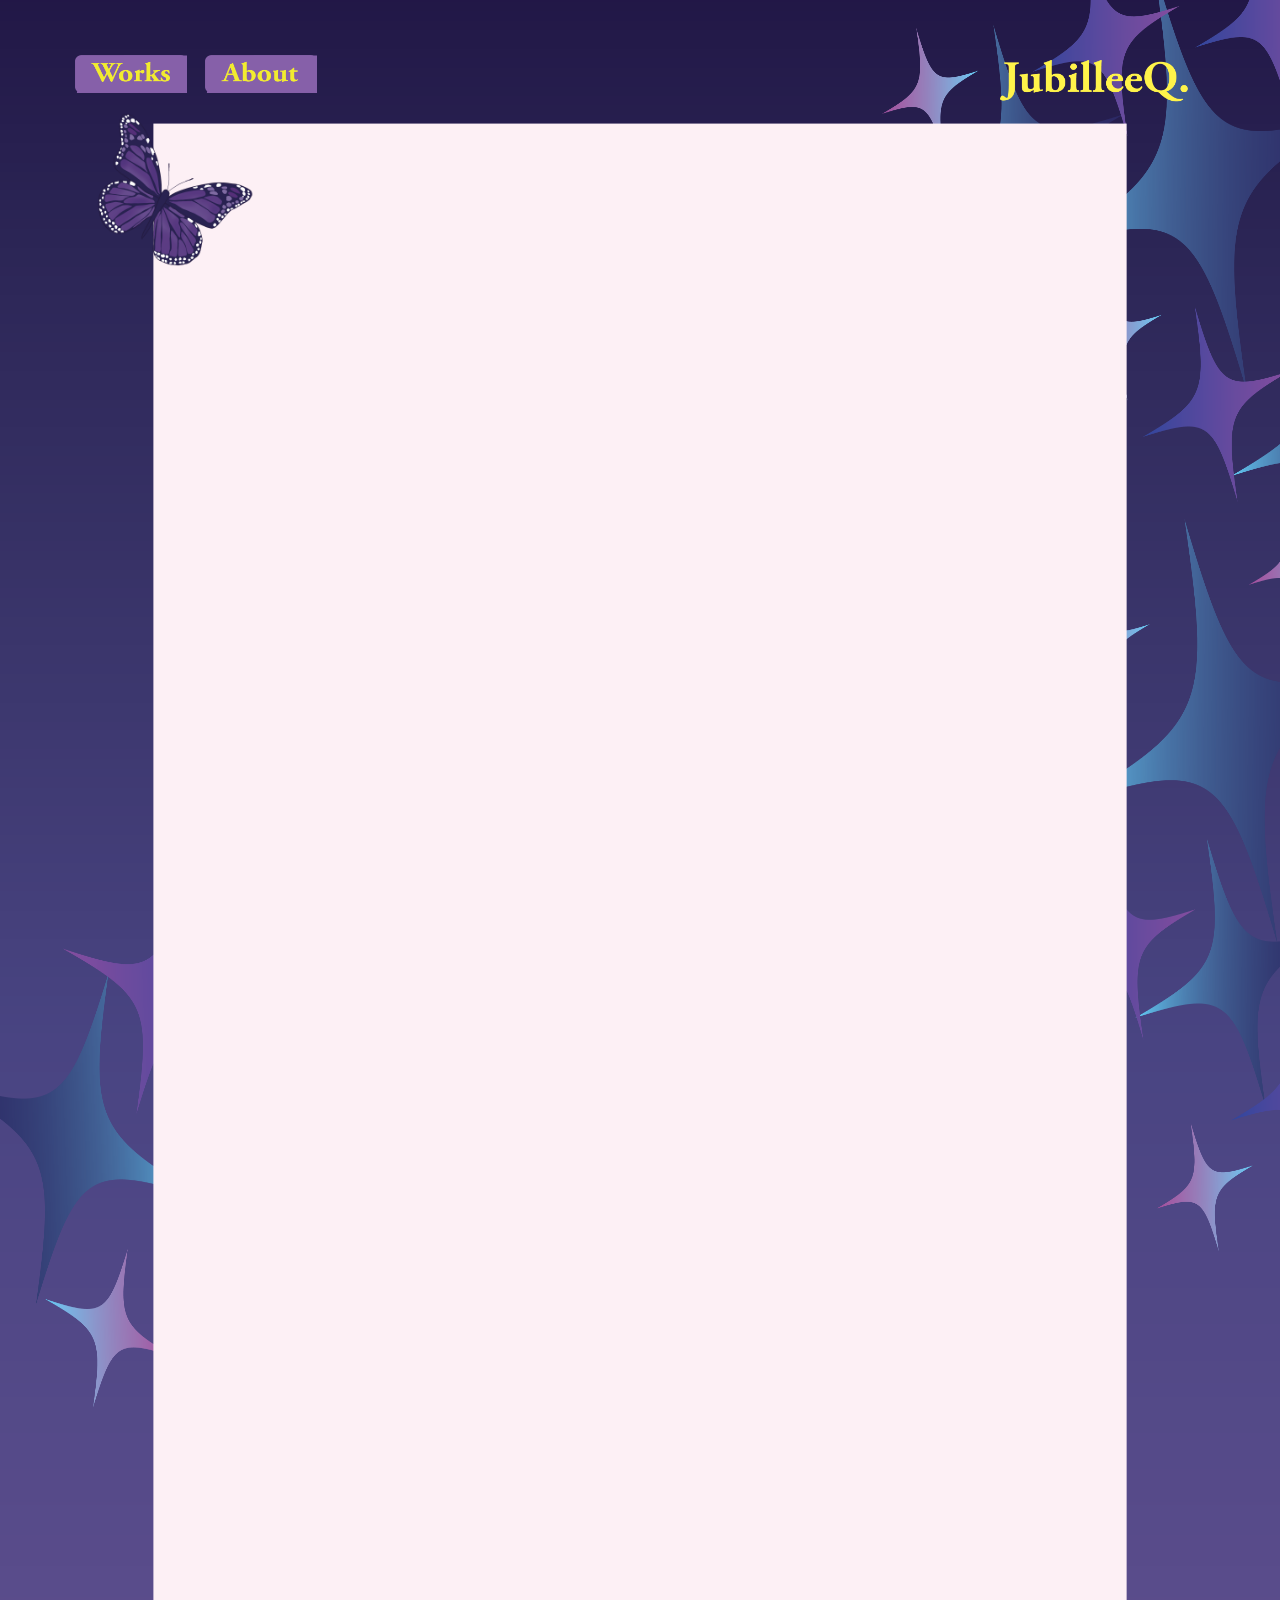
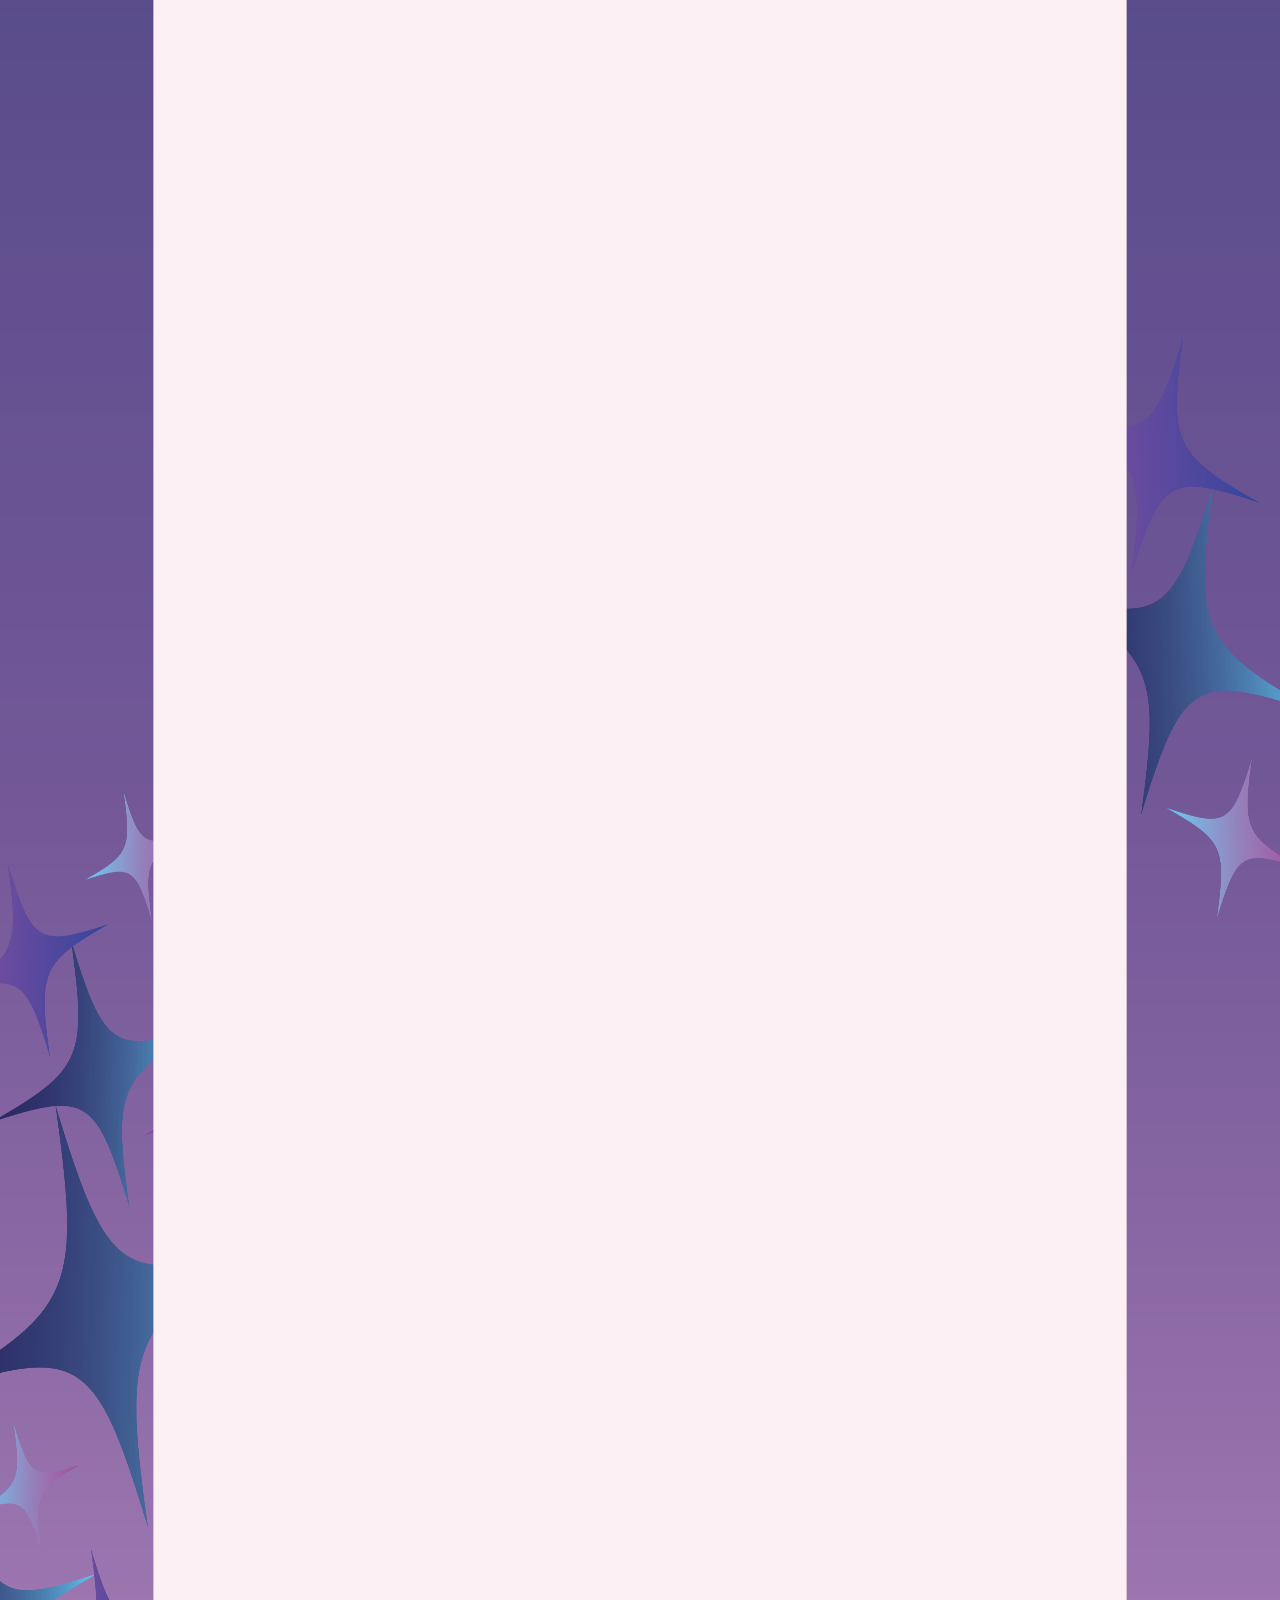
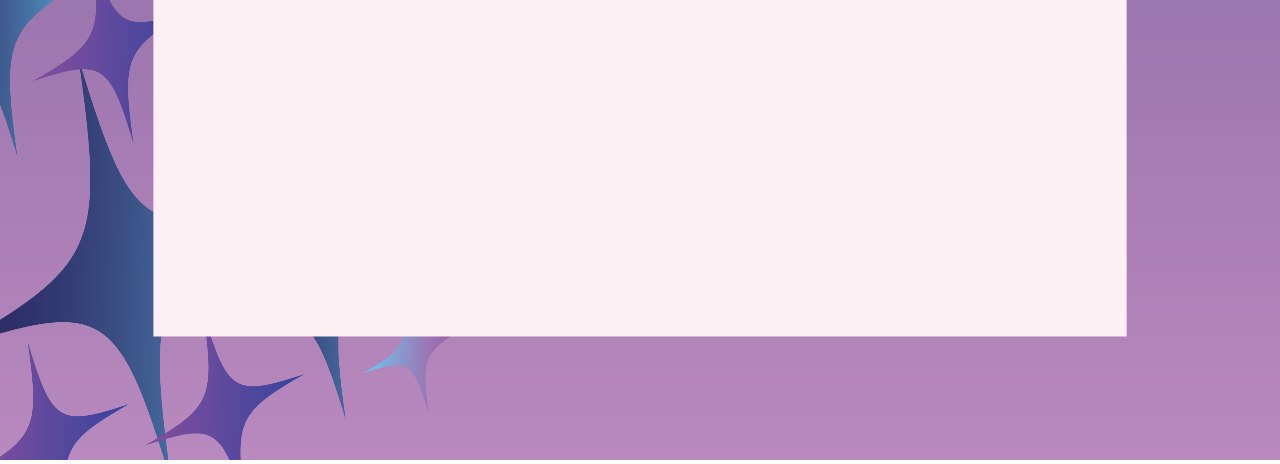
==== about.html @ ebe688dd "Initial portfolio website" ====
<!DOCTYPE html>
<html lang="en">
<head>
    <meta charset="UTF-8">
    <meta name="viewport" content="width=device-width, initial-scale=1.0">
    <title>About Jubillee</title>
    <link rel="stylesheet" href="style.css">
</head>
<body>

     <div class="st1" aria-hidden="true"></div>

<div class="st1">
    <img src="Butterfly_3.png" alt="Butterfly" class="image6">
    <img src="Portfolio_Background_2.png" alt="Background" width="100%" height="3660">
    <a href="index.html" aria-label="Works">
        <img src="Portfolio_Buttons_Works.png" alt="Works Button" class="image1" width="112" height="38" left="75" top="55">
    </a>
    <a href="about.html" aria-label="About">
        <img src="Portfolio_Buttons_About.png" alt="About Button" class="image" width="112" height="38" left="205" top="55">
    </a>
    <img src="Portfolio_Buttons_Logo.png" alt="Logo Button" class="image2" width="190" height="50" left="1000" top="55">
    
</div>

</body>
---- style.css ----
html,
body
{
  width : 100%;
  min-height : 100%;
  margin : 0;
}
.image1
{
  background-image : url(Portfolio_Buttons_Works.png);
  /*To create image referenced in CSS, use 'Export Selected CSS' command.*/
  background-repeat : no-repeat;
  position : absolute ;
  left : 75px;
  top : 55px;
  width : 112px;
  height : 38px;
  transition : filter 180ms ease, transform 180ms ease;
}
.image1:hover,
.image1:focus-visible
{
  filter : brightness(1.25) drop-shadow(0 0 8px rgba(255, 243, 77, 0.9));
  transform : scale(1.06);
}
.image
{
  background-image : url(Portfolio_Buttons_About.png);
  /*To create image referenced in CSS, use 'Export Selected CSS' command.*/
  background-repeat : no-repeat;
  position : absolute ;
  left : 205px;
  top : 55px;
  width : 112px;
  height : 38px;
  transition : filter 180ms ease, transform 180ms ease;
}
.image:hover,
.image:focus-visible
{
  filter : brightness(1.25) drop-shadow(0 0 8px rgba(255, 243, 77, 0.9));
  transform : scale(1.06);
}
.image2
{
  background-image : url(Portfolio_Buttons_Logo.png);
  /*To create image referenced in CSS, use 'Export Selected CSS' command.*/
  background-repeat : no-repeat;
  position : absolute ;
  left : 1000px;
  top : 55px;
  width : 190px;
  height : 50px;
}
.image3
{
  background-image : url(Balloon2.png);
  /*To create image referenced in CSS, use 'Export Selected CSS' command.*/
  background-repeat : no-repeat;
  position : absolute ;
  left : 625px;
  top : 245px;
  width : 228px;
  height : 435px;
}
.image3:hover,
.image3:focus-visible
{
  filter : brightness(1) drop-shadow(0 0 8px rgba(254, 246, 127, 0.9));
  transform : scale(1.06);
}
.text1
{
  position : absolute ;
  left : 625px;
  top : 676px;
  font-family: 'Garamond';
  font-size: 14px;
  color: #8661a9;
}
.image4
{
  background-image : url(Exploration1.png);
  /*To create image referenced in CSS, use 'Export Selected CSS' command.*/
  background-repeat : no-repeat;
  position : absolute ;
  left : 365px;
  top : 245px;
  width : 535px;
  height : 395px;
}
.image5
{
  background-image : url(DSGD99_Cover.png);
  /*To create image referenced in CSS, use 'Export Selected CSS' command.*/
  background-repeat : no-repeat;
  position : absolute ;
  left : 285px;
  top : 785px;
  width : 688px;
  height : 345px;
}
.image5:hover,
.image5:focus-visible
{
  filter : brightness(1) drop-shadow(0 0 8px rgba(254, 246, 127, 0.9));
  transform : scale(1.06);
}
.text2
{
  position : absolute ;
  left : 285px;
  top : 1128px;
  font-family: 'Garamond';
  font-size: 14px;
  color: #8661a9;
}
.image6
{
  background-image : url(Butterfly_3.png);
  /*To create image referenced in CSS, use 'Export Selected CSS' command.*/
  background-repeat : no-repeat;
  position : absolute ;
  left : 80px;
  top : 80px;
  width : 185px;
  height : 245px;
}
.image7
{
  background-image : url(Butterfly_2.png);
  /*To create image referenced in CSS, use 'Export Selected CSS' command.*/
  background-repeat : no-repeat;
  position : absolute ;
  left : 885px;
  top : 600px;
  width : 185px;
  height : 245px;
}
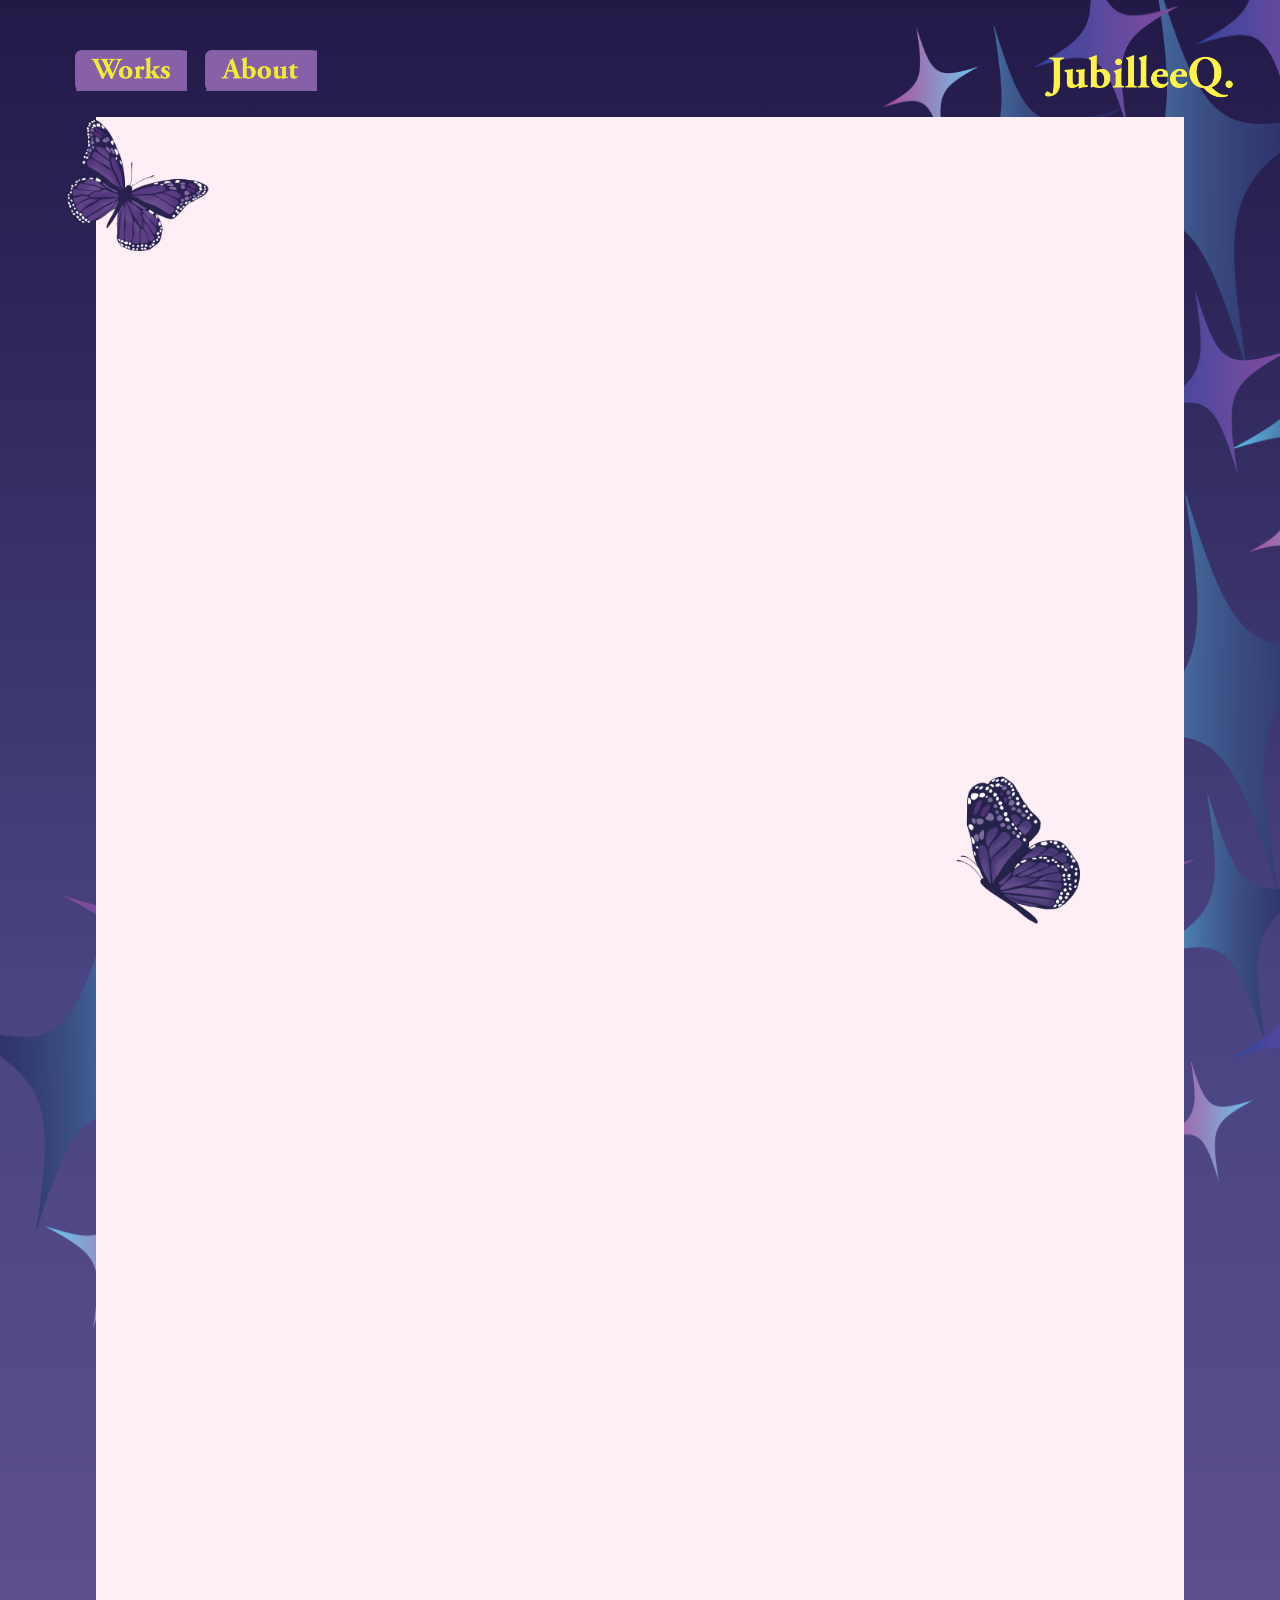
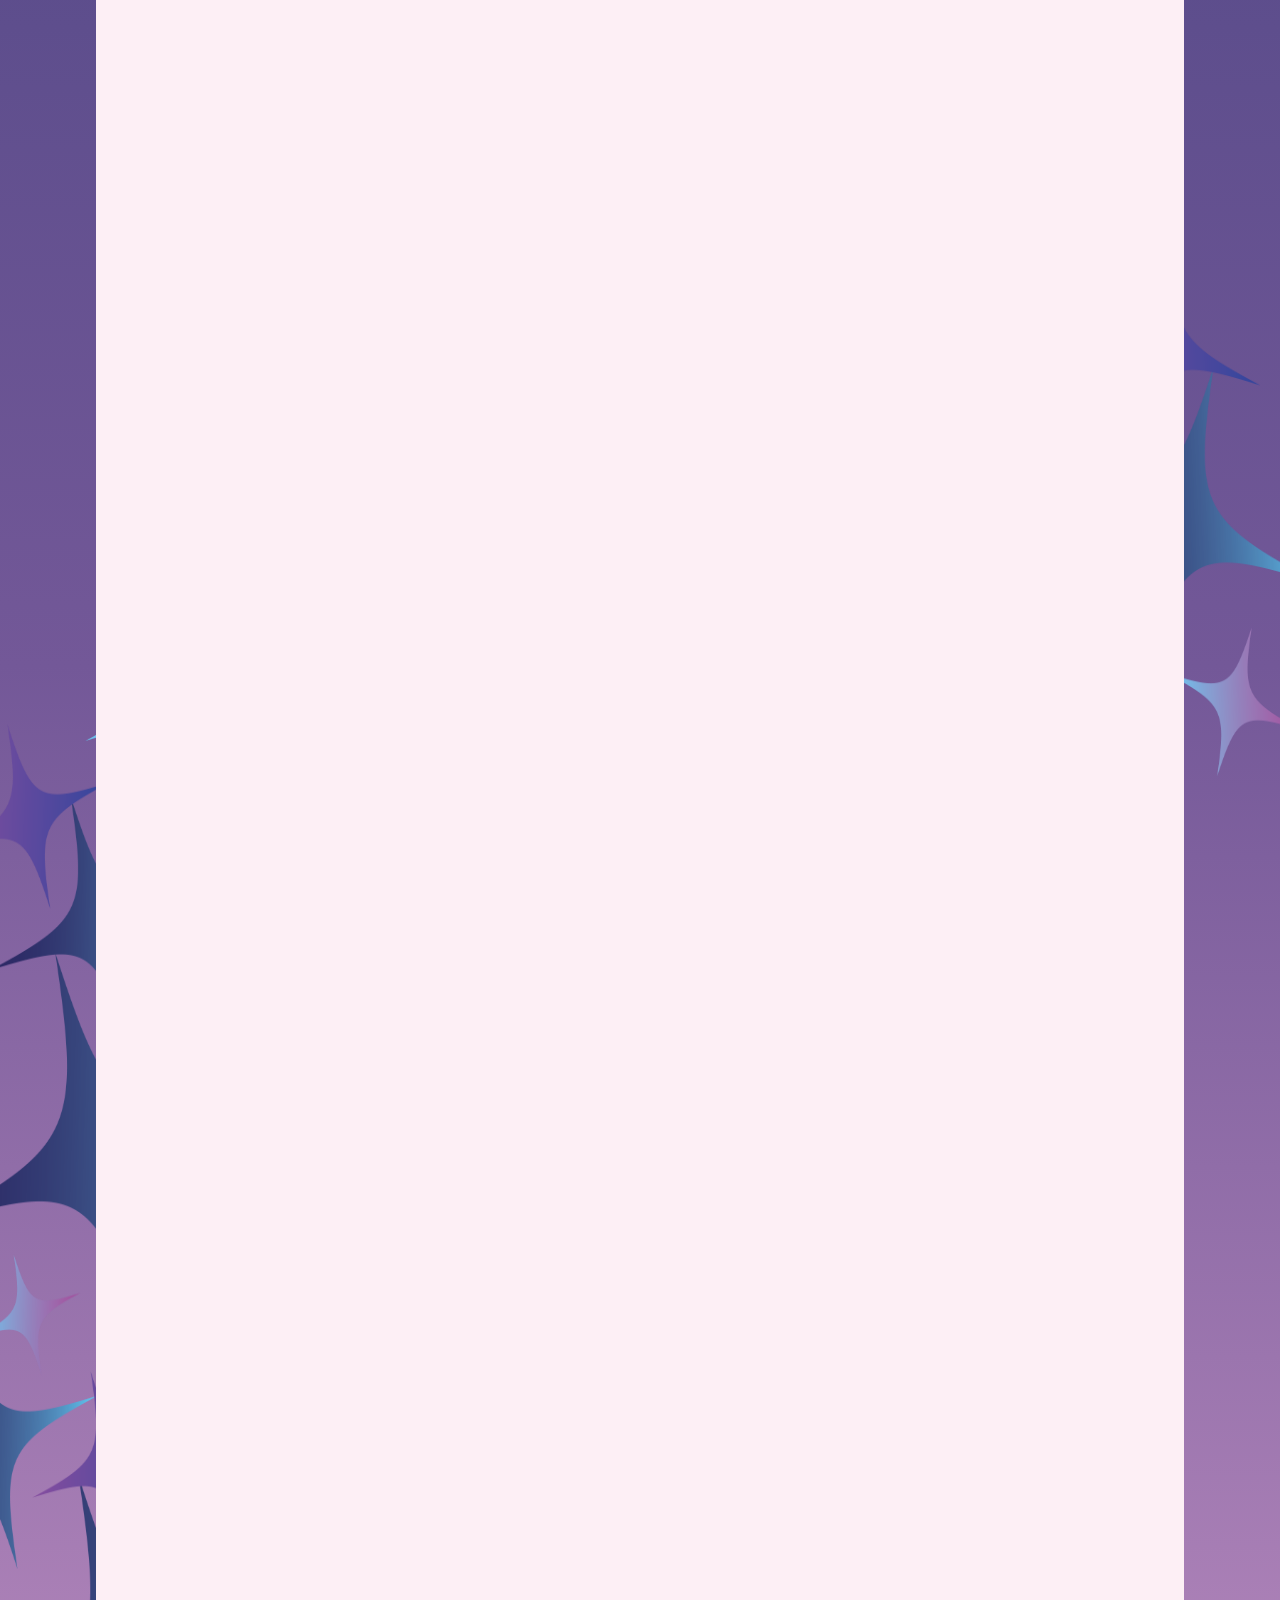
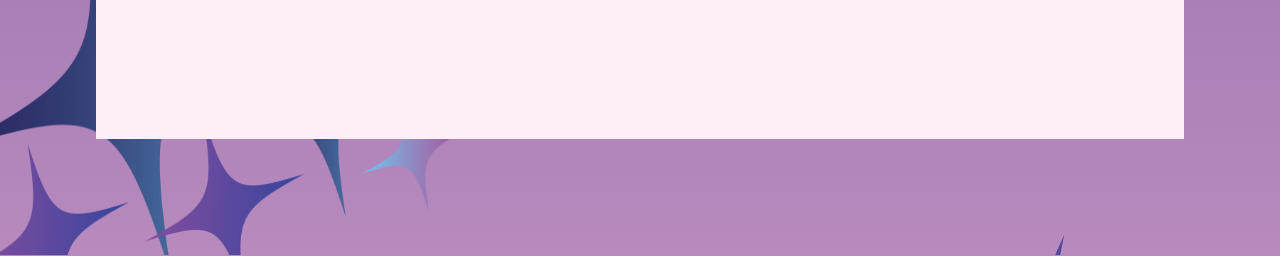
==== commit e7886de3: "Update on html" ====
--- a/about.html
+++ b/about.html
@@ -8,18 +8,31 @@
 </head>
 <body>
 
-     <div class="st1" aria-hidden="true"></div>
+    <div class="st1" aria-hidden="true"></div>
+    <div class="st2" aria-hidden="true"></div>
 
 <div class="st1">
-    <img src="Butterfly_3.png" alt="Butterfly" class="image6">
-    <img src="Portfolio_Background_2.png" alt="Background" width="100%" height="3660">
+
+    <img src="Portfolio_Background_stars.png" alt="Background Stars" class="image8">
+    <img src="Portfolio_Buttons_Logo.png" alt="Logo Button" class="image2">
     <a href="index.html" aria-label="Works">
-        <img src="Portfolio_Buttons_Works.png" alt="Works Button" class="image1" width="112" height="38" left="75" top="55">
+        <img src="Portfolio_Buttons_Works.png" alt="Works Button" class="image1">
     </a>
     <a href="about.html" aria-label="About">
-        <img src="Portfolio_Buttons_About.png" alt="About Button" class="image" width="112" height="38" left="205" top="55">
+        <img src="Portfolio_Buttons_About.png" alt="About Button" class="image">
     </a>
-    <img src="Portfolio_Buttons_Logo.png" alt="Logo Button" class="image2" width="190" height="50" left="1000" top="55">
+    
+</div>
+
+<div class="st2">
+    
+    
+
+</div>
+
+    <img src="Butterfly_2.png" alt="Butterfly2" class="image7">
+    <img src="Butterfly_3.png" alt="Butterfly1" class="image6">
+
     
 </div>
 
--- a/style.css
+++ b/style.css
@@ -5,22 +5,49 @@
   min-height : 100%;
   margin : 0;
 }
+.st1
+{
+  background : -moz-linear-gradient(50% 100% 90deg,rgba(184, 138, 190, 1) 0%,rgba(115, 88, 152, 1) 34.41%,rgba(73, 68, 130, 1) 71.44%,rgba(34, 25, 71, 1) 100%);
+  background : -webkit-linear-gradient(90deg, rgba(184, 138, 190, 1) 0%, rgba(115, 88, 152, 1) 34.41%, rgba(73, 68, 130, 1) 71.44%, rgba(34, 25, 71, 1) 100%);
+  background : -webkit-gradient(linear,50% 100% ,50% 0% ,color-stop(0,rgba(184, 138, 190, 1) ),color-stop(0.3441,rgba(115, 88, 152, 1) ),color-stop(0.7144,rgba(73, 68, 130, 1) ),color-stop(1,rgba(34, 25, 71, 1) ));
+  background : -o-linear-gradient(90deg, rgba(184, 138, 190, 1) 0%, rgba(115, 88, 152, 1) 34.41%, rgba(73, 68, 130, 1) 71.44%, rgba(34, 25, 71, 1) 100%);
+  background : -ms-linear-gradient(90deg, rgba(184, 138, 190, 1) 0%, rgba(115, 88, 152, 1) 34.41%, rgba(73, 68, 130, 1) 71.44%, rgba(34, 25, 71, 1) 100%);
+  -ms-filter: "progid:DXImageTransform.Microsoft.gradient(startColorstr='#B88ABE', endColorstr='#221947' ,GradientType=0)";
+  background : linear-gradient(0deg, rgba(184, 138, 190, 1) 0%, rgba(115, 88, 152, 1) 34.41%, rgba(73, 68, 130, 1) 71.44%, rgba(34, 25, 71, 1) 100%);
+  position : absolute ;
+  left : 0px;
+  top : 0px;
+  width : 100%;
+  height : 3456px;
+  filter: progid:DXImageTransform.Microsoft.gradient(startColorstr='#221947',endColorstr='#B88ABE' , GradientType=0);
+}
+.st2
+{
+  background : #FDEFF5;
+  background : rgba(253, 239, 245, 1);
+  position : absolute ;
+  left : 50%;
+  top : calc((3456px - 3222px) / 2);
+  width : 85%;
+  height : 3222px;
+  transform : translateX(-50%);
+}
 .image1
 {
   background-image : url(Portfolio_Buttons_Works.png);
   /*To create image referenced in CSS, use 'Export Selected CSS' command.*/
   background-repeat : no-repeat;
   position : absolute ;
-  left : 75px;
-  top : 55px;
-  width : 112px;
-  height : 38px;
+  left : clamp(10px, 5.86vw, 75px);
+  top : 50px;
+  width : clamp(72px, 10vw, 112px);
+  height : auto;
   transition : filter 180ms ease, transform 180ms ease;
 }
 .image1:hover,
 .image1:focus-visible
 {
-  filter : brightness(1.25) drop-shadow(0 0 8px rgba(255, 243, 77, 0.9));
+  filter : brightness(1.25) drop-shadow(0 0 8px rgba(221, 137, 254, 0.9));
   transform : scale(1.06);
 }
 .image
@@ -29,16 +56,16 @@
   /*To create image referenced in CSS, use 'Export Selected CSS' command.*/
   background-repeat : no-repeat;
   position : absolute ;
-  left : 205px;
-  top : 55px;
-  width : 112px;
-  height : 38px;
+  left : max(clamp(95px, 19vw, 205px), calc(clamp(10px, 5.86vw, 75px) + clamp(72px, 10vw, 112px) + 16px));
+  top : 50px;
+  width : clamp(72px, 10vw, 112px);
+  height : auto;
   transition : filter 180ms ease, transform 180ms ease;
 }
 .image:hover,
 .image:focus-visible
 {
-  filter : brightness(1.25) drop-shadow(0 0 8px rgba(255, 243, 77, 0.9));
+  filter : brightness(1.25) drop-shadow(0 0 8px rgba(221, 137, 254, 0.9));
   transform : scale(1.06);
 }
 .image2
@@ -47,10 +74,10 @@
   /*To create image referenced in CSS, use 'Export Selected CSS' command.*/
   background-repeat : no-repeat;
   position : absolute ;
-  left : 1000px;
-  top : 55px;
-  width : 190px;
-  height : 50px;
+  right : 45px;
+  top : 50px;
+  width : min(190px, calc(100% - max(clamp(95px, 19vw, 205px), calc(clamp(10px, 5.86vw, 75px) + clamp(72px, 10vw, 112px) + 16px)) - clamp(72px, 10vw, 112px) - 26px));
+  height : auto;
 }
 .image3
 {
@@ -58,22 +85,23 @@
   /*To create image referenced in CSS, use 'Export Selected CSS' command.*/
   background-repeat : no-repeat;
   position : absolute ;
-  left : 625px;
-  top : 245px;
-  width : 228px;
-  height : 435px;
+  left : max(10px, min(625px, calc(100% - 238px)));
+  top : 225px;
+  width : min(228px, calc(100% - 20px));
+  max-width : none;
+  height : auto;
 }
 .image3:hover,
 .image3:focus-visible
 {
-  filter : brightness(1) drop-shadow(0 0 8px rgba(254, 246, 127, 0.9));
+  filter : brightness(1) drop-shadow(0 0 8px rgba(221, 137, 254, 0.9));
   transform : scale(1.06);
 }
 .text1
 {
   position : absolute ;
-  left : 625px;
-  top : 676px;
+  left : max(10px, min(625px, calc(100% - 238px)));
+  top : 635px;
   font-family: 'Garamond';
   font-size: 14px;
   color: #8661a9;
@@ -84,10 +112,11 @@
   /*To create image referenced in CSS, use 'Export Selected CSS' command.*/
   background-repeat : no-repeat;
   position : absolute ;
-  left : 365px;
+  left : max(10px, min(365px, calc(100% - 545px)));
   top : 245px;
-  width : 535px;
-  height : 395px;
+  width : min(535px, calc(100% - 20px));
+  max-width : none;
+  height : auto;
 }
 .image5
 {
@@ -95,21 +124,22 @@
   /*To create image referenced in CSS, use 'Export Selected CSS' command.*/
   background-repeat : no-repeat;
   position : absolute ;
-  left : 285px;
+  left : max(10px, min(185px, calc(100% - 698px)));
   top : 785px;
-  width : 688px;
-  height : 345px;
+  width : min(688px, calc(100% - 20px));
+  max-width : none;
+  height : auto;
 }
 .image5:hover,
 .image5:focus-visible
 {
-  filter : brightness(1) drop-shadow(0 0 8px rgba(254, 246, 127, 0.9));
+  filter : brightness(1) drop-shadow(0 0 8px rgba(221, 137, 254, 0.9));
   transform : scale(1.06);
 }
 .text2
 {
   position : absolute ;
-  left : 285px;
+  left : max(10px, min(185px, calc(100% - 698px)));
   top : 1128px;
   font-family: 'Garamond';
   font-size: 14px;
@@ -121,10 +151,11 @@
   /*To create image referenced in CSS, use 'Export Selected CSS' command.*/
   background-repeat : no-repeat;
   position : absolute ;
-  left : 80px;
-  top : 80px;
-  width : 185px;
-  height : 245px;
+  left : min(50px, max(10px, calc(100% - clamp(135px, 14vw, 170px) - 10px)));
+  top : 90px;
+  width : min(170px, max(135px, 14vw), calc(100% - 20px));
+  max-width : none;
+  height : auto;
 }
 .image7
 {
@@ -132,8 +163,21 @@
   /*To create image referenced in CSS, use 'Export Selected CSS' command.*/
   background-repeat : no-repeat;
   position : absolute ;
-  left : 885px;
-  top : 600px;
-  width : 185px;
-  height : 245px;
+  left : min(930px, max(10px, calc(100% - clamp(135px, 14vw, 170px) - 10px)));
+  top : 750px;
+  width : min(170px, max(135px, 14vw), calc(100% - 20px));
+  max-width : none;
+  height : auto;
 }
+.image8
+{
+  background-image : url(Portfolio_Background_stars.png);
+  /*To create image referenced in CSS, use 'Export Selected CSS' command.*/
+  background-repeat : no-repeat;
+  position : absolute ;
+  left : 0px;
+  top : 0px;
+  width : 100%;
+  height : 3455px;
+  max-width : none;
+}
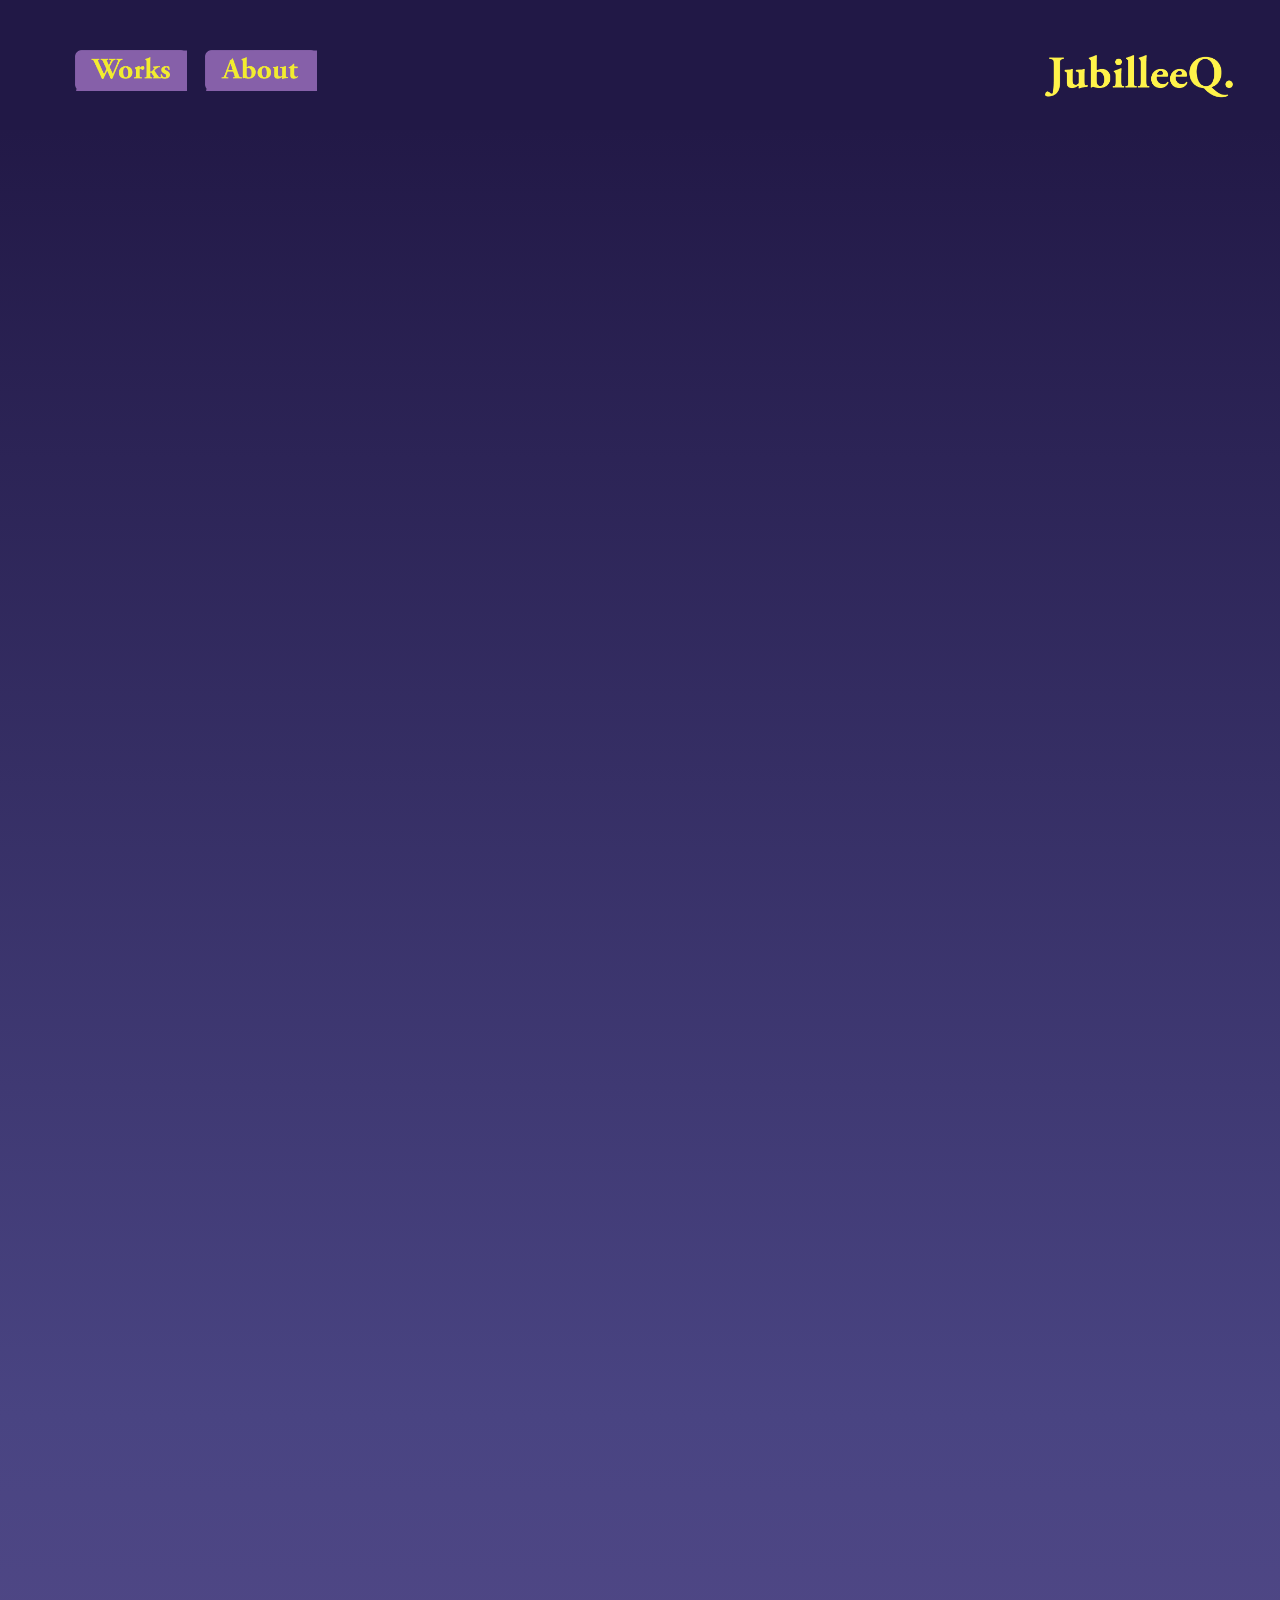
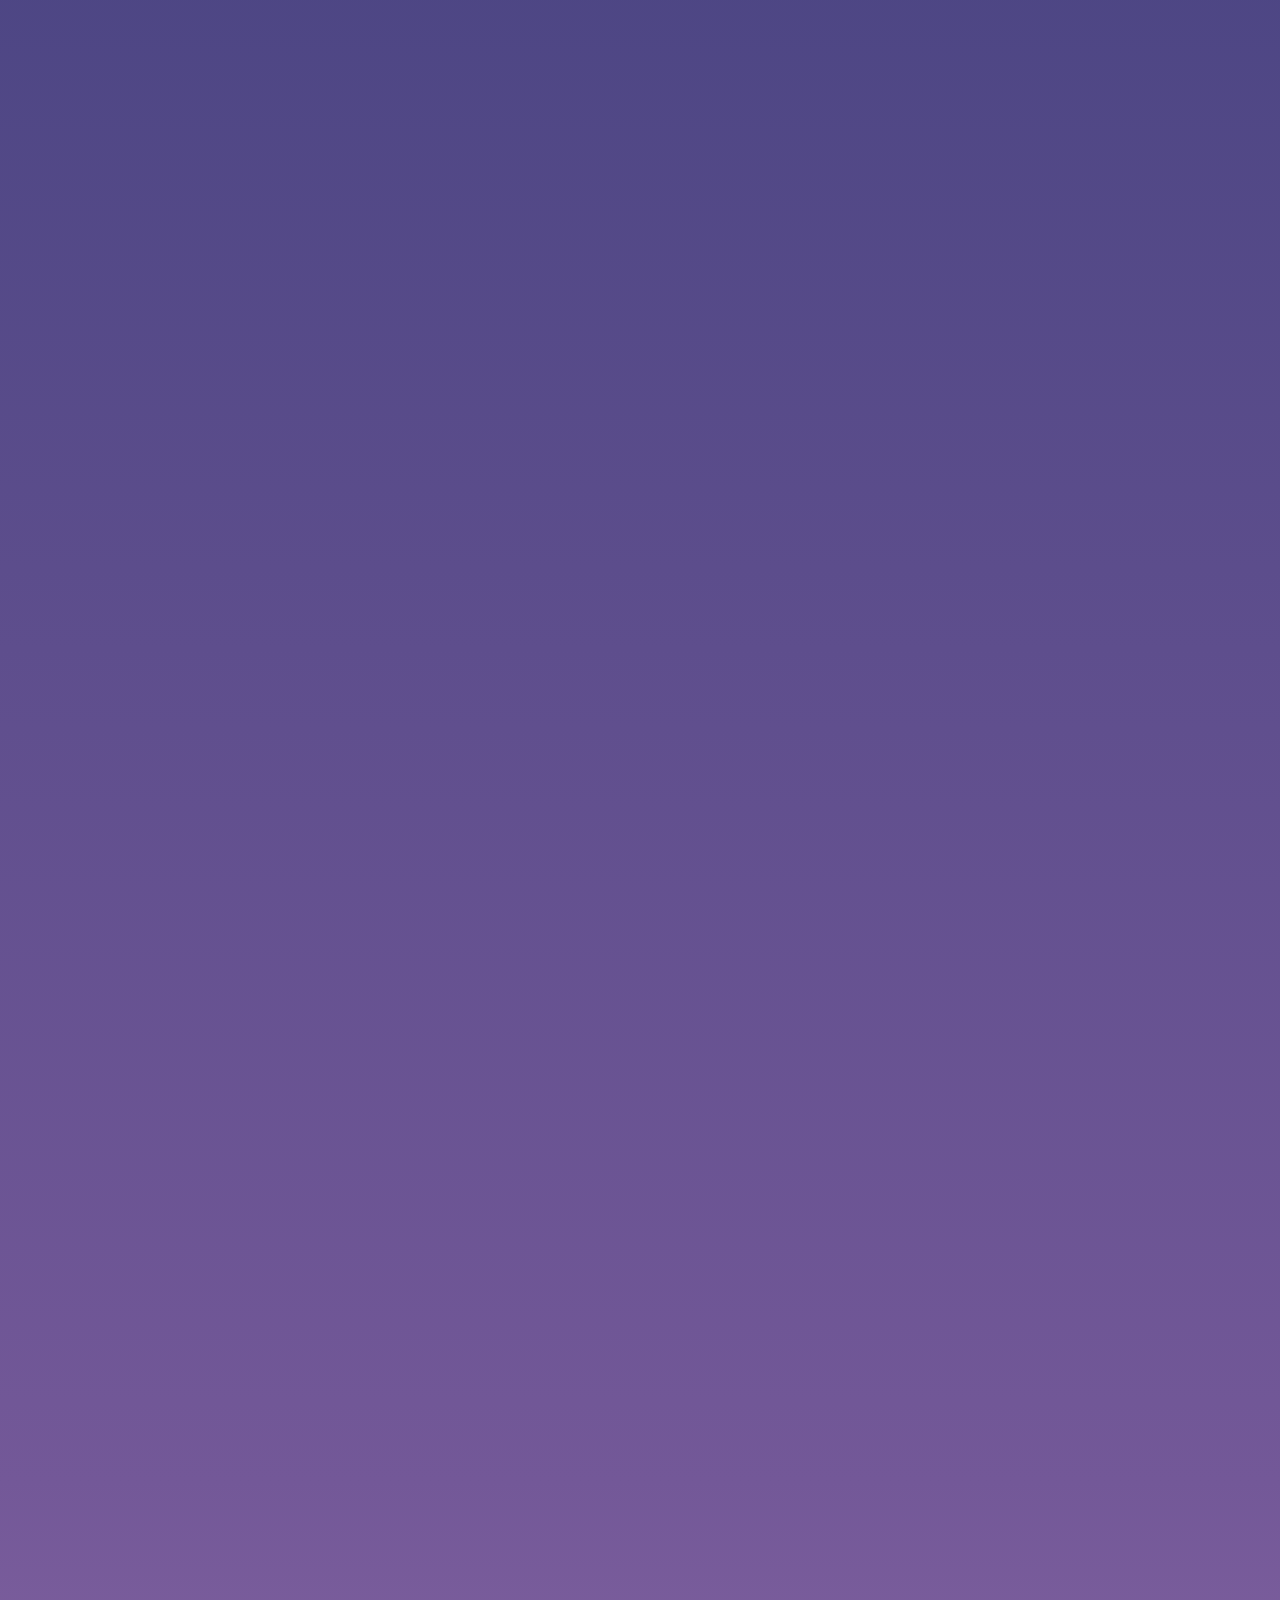
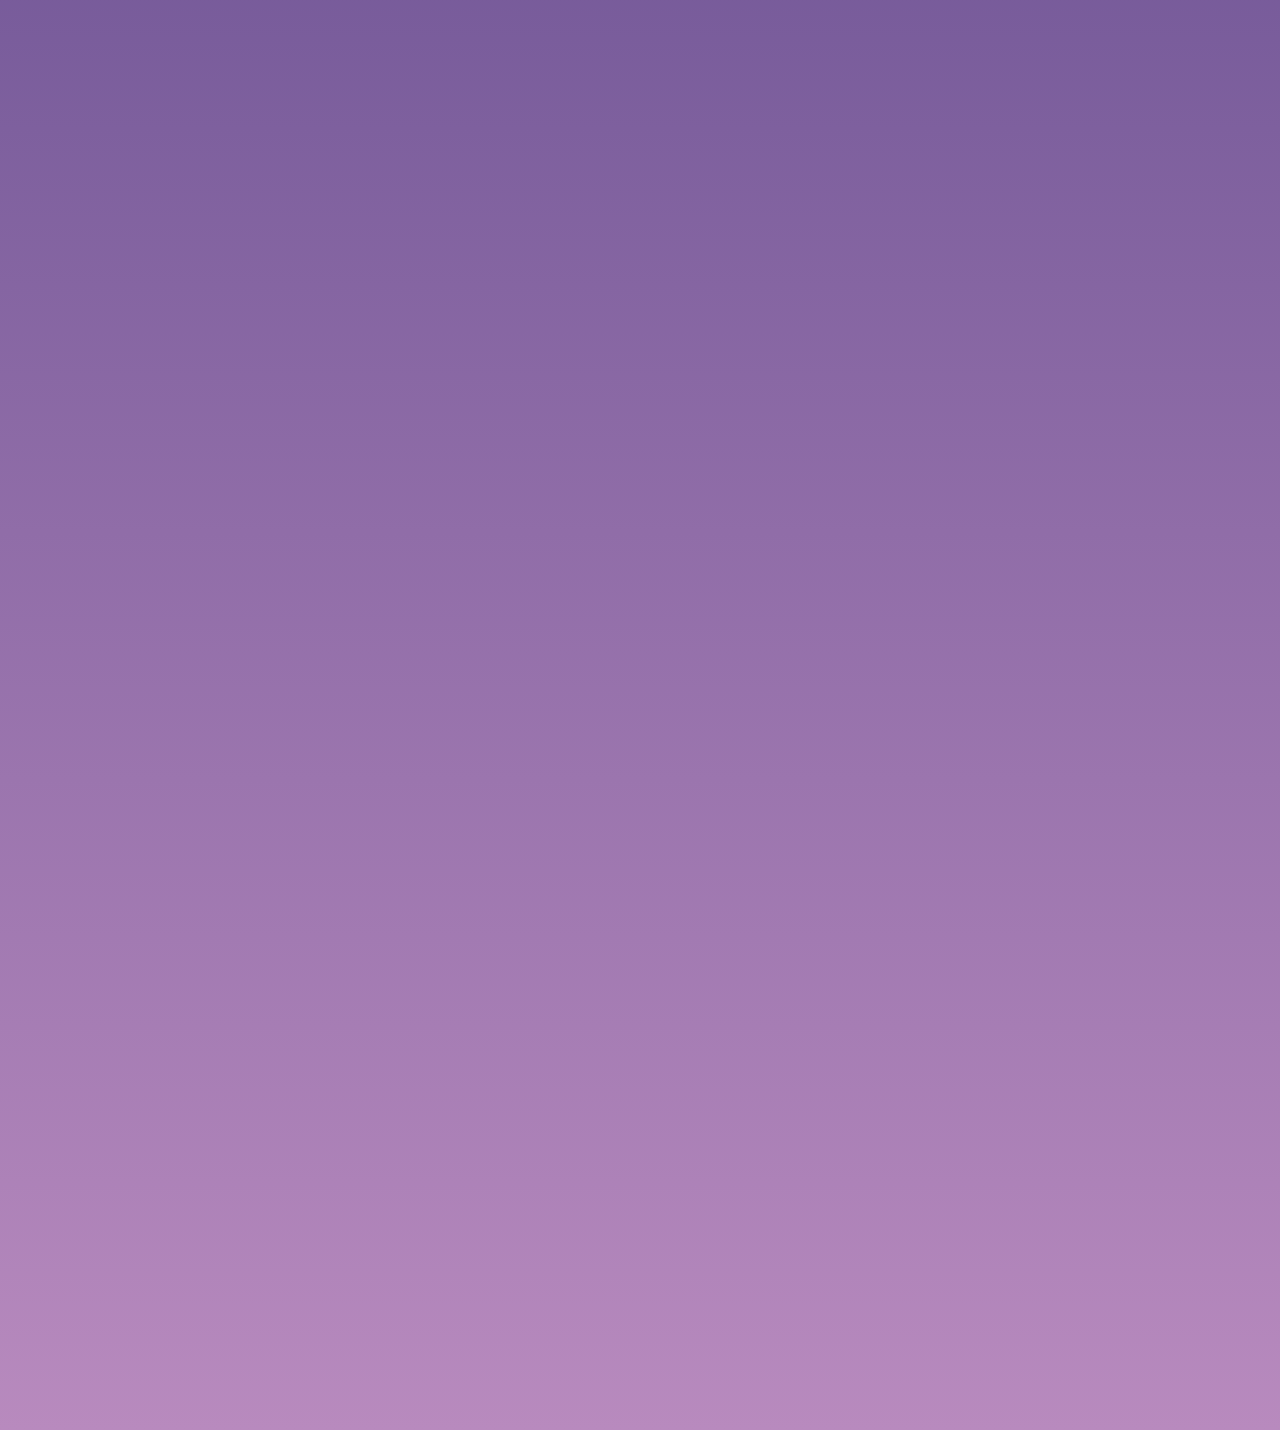
==== commit f58f6943: "update on html page deisgn" ====
--- a/about.html
+++ b/about.html
@@ -8,12 +8,13 @@
 </head>
 <body>
 
-    <div class="st1" aria-hidden="true"></div>
-    <div class="st2" aria-hidden="true"></div>
+<div class="st1" aria-hidden="true">
+    
+    
 
-<div class="st1">
+</div>
 
-    <img src="Portfolio_Background_stars.png" alt="Background Stars" class="image8">
+<div class="st2" aria-hidden="true">
     <img src="Portfolio_Buttons_Logo.png" alt="Logo Button" class="image2">
     <a href="index.html" aria-label="Works">
         <img src="Portfolio_Buttons_Works.png" alt="Works Button" class="image1">
@@ -21,19 +22,8 @@
     <a href="about.html" aria-label="About">
         <img src="Portfolio_Buttons_About.png" alt="About Button" class="image">
     </a>
-    
 </div>
 
-<div class="st2">
-    
-    
 
-</div>
-
-    <img src="Butterfly_2.png" alt="Butterfly2" class="image7">
-    <img src="Butterfly_3.png" alt="Butterfly1" class="image6">
-
-    
-</div>
-
-</body>+</body>
+</html>
--- a/style.css
+++ b/style.css
@@ -16,21 +16,21 @@
   background : linear-gradient(0deg, rgba(184, 138, 190, 1) 0%, rgba(115, 88, 152, 1) 34.41%, rgba(73, 68, 130, 1) 71.44%, rgba(34, 25, 71, 1) 100%);
   position : absolute ;
   left : 0px;
+  top : 130px;
+  width : 100%;
+  height : 4500px;
+  filter: progid:DXImageTransform.Microsoft.gradient(startColorstr='#221947',endColorstr='#B88ABE' , GradientType=0);
+}
+.st2
+{
+  background : #211846;
+  background : rgba(33, 24, 70, 1);
+  position : absolute ;
+  left : 0px;
   top : 0px;
   width : 100%;
-  height : 3456px;
+  height : 130px;
   filter: progid:DXImageTransform.Microsoft.gradient(startColorstr='#221947',endColorstr='#B88ABE' , GradientType=0);
-}
-.st2
-{
-  background : #FDEFF5;
-  background : rgba(253, 239, 245, 1);
-  position : absolute ;
-  left : 50%;
-  top : calc((3456px - 3222px) / 2);
-  width : 85%;
-  height : 3222px;
-  transform : translateX(-50%);
 }
 .image1
 {
@@ -81,14 +81,14 @@
 }
 .image3
 {
-  background-image : url(Balloon2.png);
-  /*To create image referenced in CSS, use 'Export Selected CSS' command.*/
-  background-repeat : no-repeat;
-  position : absolute ;
-  left : max(10px, min(625px, calc(100% - 238px)));
-  top : 225px;
-  width : min(228px, calc(100% - 20px));
-  max-width : none;
+  background-image : url(Project2.1_curved-03.jpg);
+  /*To create image referenced in CSS, use 'Export Selected CSS' command.*/
+  background-repeat : no-repeat;
+  position : absolute ;
+  left : min(350px, calc(20% - 20px));
+  top : 150px;
+  width : min(350px, calc(100% - 20px));
+  max-width : 100%;
   height : auto;
 }
 .image3:hover,
@@ -100,11 +100,12 @@
 .text1
 {
   position : absolute ;
-  left : max(10px, min(625px, calc(100% - 238px)));
-  top : 635px;
+  left : 18%;
+  top : 490px;
   font-family: 'Garamond';
   font-size: 14px;
   color: #8661a9;
+  transform : scale(1.06);
 }
 .image4
 {
@@ -120,14 +121,14 @@
 }
 .image5
 {
-  background-image : url(DSGD99_Cover.png);
-  /*To create image referenced in CSS, use 'Export Selected CSS' command.*/
-  background-repeat : no-repeat;
-  position : absolute ;
-  left : max(10px, min(185px, calc(100% - 698px)));
-  top : 785px;
-  width : min(688px, calc(100% - 20px));
-  max-width : none;
+  background-image : url(DSGD99_Problem3.jpg);
+  /*To create image referenced in CSS, use 'Export Selected CSS' command.*/
+  background-repeat : no-repeat;
+  position : absolute ;
+  left : 48%;
+  top : 500px;
+  width : min(350px, calc(100% - 20px));
+  max-width : 100%;
   height : auto;
 }
 .image5:hover,
@@ -139,11 +140,12 @@
 .text2
 {
   position : absolute ;
-  left : max(10px, min(185px, calc(100% - 698px)));
-  top : 1128px;
+  left : 48%;
+  top : 840px;
   font-family: 'Garamond';
   font-size: 14px;
   color: #8661a9;
+  transform : scale(1.06);
 }
 .image6
 {
@@ -171,13 +173,337 @@
 }
 .image8
 {
-  background-image : url(Portfolio_Background_stars.png);
-  /*To create image referenced in CSS, use 'Export Selected CSS' command.*/
   background-repeat : no-repeat;
   position : absolute ;
   left : 0px;
-  top : 0px;
+  top : 100pxpx;
+  height : auto;
+  max-width : none;
+}
+.image9
+{
+  background-image : url(104Cover.png);
+  /*To create image referenced in CSS, use 'Export Selected CSS' command.*/
+  background-repeat : no-repeat;
+  position : absolute ;
+  left : 25%;
+  top : 950px;
+  width : min(350px, calc(100% - 20px));
+  max-width : 100%;
+  height : auto;
+}
+.image9:hover,
+.image9:focus-visible
+{
+  filter : brightness(1) drop-shadow(0 0 8px rgba(221, 137, 254, 0.9));
+  transform : scale(1.06);
+}
+.text3
+{
+  position : absolute ;
+  left : 25%;
+  top : 1270px;
+  font-family: 'Garamond';
+  font-size: 14px;
+  color: #8661a9;
+  transform : scale(1.06);
+}
+.image10
+{
+ background-image : url(93Cover.png);
+  /*To create image referenced in CSS, use 'Export Selected CSS' command.*/
+  background-repeat : no-repeat;
+  position : absolute ;
+  left : 45%;
+  top : 1400px;
+  width : min(350px, calc(100% - 20px));
+  max-width : 100%;
+  height : auto;
+}
+.image10:hover,
+.image10:focus-visible
+{
+  filter : brightness(1) drop-shadow(0 0 8px rgba(221, 137, 254, 0.9));
+  transform : scale(1.06);
+}
+.text4
+{
+  position : absolute ;
+  left : 45%;
+  top : 1730px;
+  font-family: 'Garamond';
+  font-size: 14px;
+  color: #8661a9;
+  transform : scale(1.06);
+}
+
+@media (max-width: 700px)
+{
+  .image3,
+  .image5,
+  .image9,
+  .image10,
+  .text1,
+  .text2,
+  .text3,
+  .text4
+  {
+    transform : scale(0.9);
+    transform-origin : top left;
+  }
+
+  .image3:hover,
+  .image3:focus-visible,
+  .image5:hover,
+  .image5:focus-visible,
+  .image9:hover,
+  .image9:focus-visible,
+  .image10:hover,
+  .image10:focus-visible
+  {
+    transform : scale(0.954);
+  }
+}
+
+/* DSGD 100 portfolio page */
+.dsgd100-body
+{
+  min-height : 100vh;
+  overflow-x : hidden;
+  background : #221947;
+}
+.portfolio-nav
+{
+  position : absolute;
+  z-index : 4;
+  left : 0;
+  top : 0;
   width : 100%;
-  height : 3455px;
-  max-width : none;
-}+  height : 150px;
+  pointer-events : none;
+}
+.portfolio-nav a,
+.portfolio-nav .image2
+{
+  pointer-events : auto;
+}
+.portfolio-nav .image8
+{
+  z-index : -1;
+  pointer-events : none;
+}
+.dsgd100-content
+{
+  position : relative;
+  z-index : 2;
+  width : min(1120px, calc(100% - 48px));
+  margin : 0 auto;
+  padding : 360px 0 70px;
+  color : #33234d;
+}
+.dsgd100-intro
+{
+  display : grid;
+  grid-template-columns : minmax(0, 1fr) minmax(220px, 0.55fr);
+  align-items : end;
+  gap : 40px;
+  padding : 52px 0 78px;
+  border-top : 1px solid rgba(253, 239, 245, 0.55);
+}
+.eyebrow,
+.section-number,
+.portfolio-footer,
+figcaption
+{
+  font-family : Garamond;
+  letter-spacing : 0.11em;
+  text-transform : uppercase;
+}
+.eyebrow
+{
+  grid-column : 1 / -1;
+  margin : 0;
+  color : #f8d8e8;
+  font-size : 11px;
+  font-weight : 700;
+}
+.dsgd100-intro h1
+{
+  margin : 0;
+  color : #fdeff5;
+  font-family : Garamond;
+  font-size : clamp(48px, 8vw, 104px);
+  font-weight : 400;
+  letter-spacing : -0.065em;
+  line-height : 0.88;
+}
+.dsgd100-intro h1 em
+{
+  color : #d79bd1;
+  font-style : italic;
+}
+.intro-copy
+{
+  max-width : 280px;
+  margin : 0 0 4px auto;
+  color : #fdeff5;
+  font-family : Garamond;
+  font-size : 13px;
+  line-height : 1.55;
+}
+.portfolio-section
+{
+  padding : 44px 0 86px;
+}
+.portfolio-opening
+{
+  padding-top : 0;
+}
+.portfolio-closing
+{
+  padding-bottom : 28px;
+}
+.section-heading
+{
+  display : flex;
+  align-items : center;
+  gap : 14px;
+  margin-bottom : 22px;
+}
+.section-number
+{
+  color : #8965aa;
+  font-size : 11px;
+  font-weight : 700;
+}
+.section-heading h2
+{
+  margin : 0;
+  color : #fdeff5;
+  font-family : Garamond;
+  font-size : clamp(24px, 3vw, 38px);
+  font-weight : 400;
+  letter-spacing : -0.04em;
+}
+.section-rule
+{
+  height : 1px;
+  flex : 1;
+  margin-left : 8px;
+  background : rgba(253, 239, 245, 0.3);
+}
+figure
+{
+  margin : 0;
+}
+figure img
+{
+  display : block;
+  width : 100%;
+  height : auto;
+  background : #f7e7ef;
+}
+figure img:hover
+{
+  filter : brightness(1.04);
+}
+figcaption
+{
+  margin-top : 10px;
+  color : #d9bed8;
+  font-size : 9px;
+  line-height : 1.4;
+}
+.feature-figure img
+{
+  aspect-ratio : 1704 / 1042;
+  object-fit : cover;
+}
+.poster-figure
+{
+  width : min(520px, 76%);
+  margin : 0 auto;
+}
+.portfolio-grid
+{
+  display : grid;
+  gap : 18px;
+}
+.portfolio-grid--three
+{
+  grid-template-columns : repeat(3, minmax(0, 1fr));
+}
+.portfolio-grid--four
+{
+  grid-template-columns : repeat(4, minmax(0, 1fr));
+}
+.portfolio-grid figure img
+{
+  aspect-ratio : 1;
+  object-fit : cover;
+}
+.portfolio-footer
+{
+  display : flex;
+  justify-content : space-between;
+  gap : 20px;
+  padding-top : 28px;
+  border-top : 1px solid rgba(253, 239, 245, 0.3);
+  color : #d9bed8;
+  font-size : 10px;
+}
+.portfolio-footer a
+{
+  color : #fdeff5;
+  text-decoration : none;
+}
+.portfolio-footer a:hover,
+.portfolio-footer a:focus-visible
+{
+  color : #d79bd1;
+}
+@media (max-width: 700px)
+{
+  .dsgd100-content
+  {
+    width : min(100% - 28px, 560px);
+    padding-top : 290px;
+  }
+  .dsgd100-intro
+  {
+    display : block;
+    padding : 34px 0 58px;
+  }
+  .dsgd100-intro h1
+  {
+    margin-top : 18px;
+    font-size : clamp(46px, 15vw, 76px);
+  }
+  .intro-copy
+  {
+    max-width : 250px;
+    margin : 28px 0 0;
+  }
+  .portfolio-section
+  {
+    padding : 32px 0 58px;
+  }
+  .section-heading h2
+  {
+    font-size : 25px;
+  }
+  .poster-figure
+  {
+    width : 82%;
+  }
+  .portfolio-grid--three,
+  .portfolio-grid--four
+  {
+    grid-template-columns : repeat(2, minmax(0, 1fr));
+    gap : 12px;
+  }
+  .portfolio-footer
+  {
+    font-size : 8px;
+  }
+}
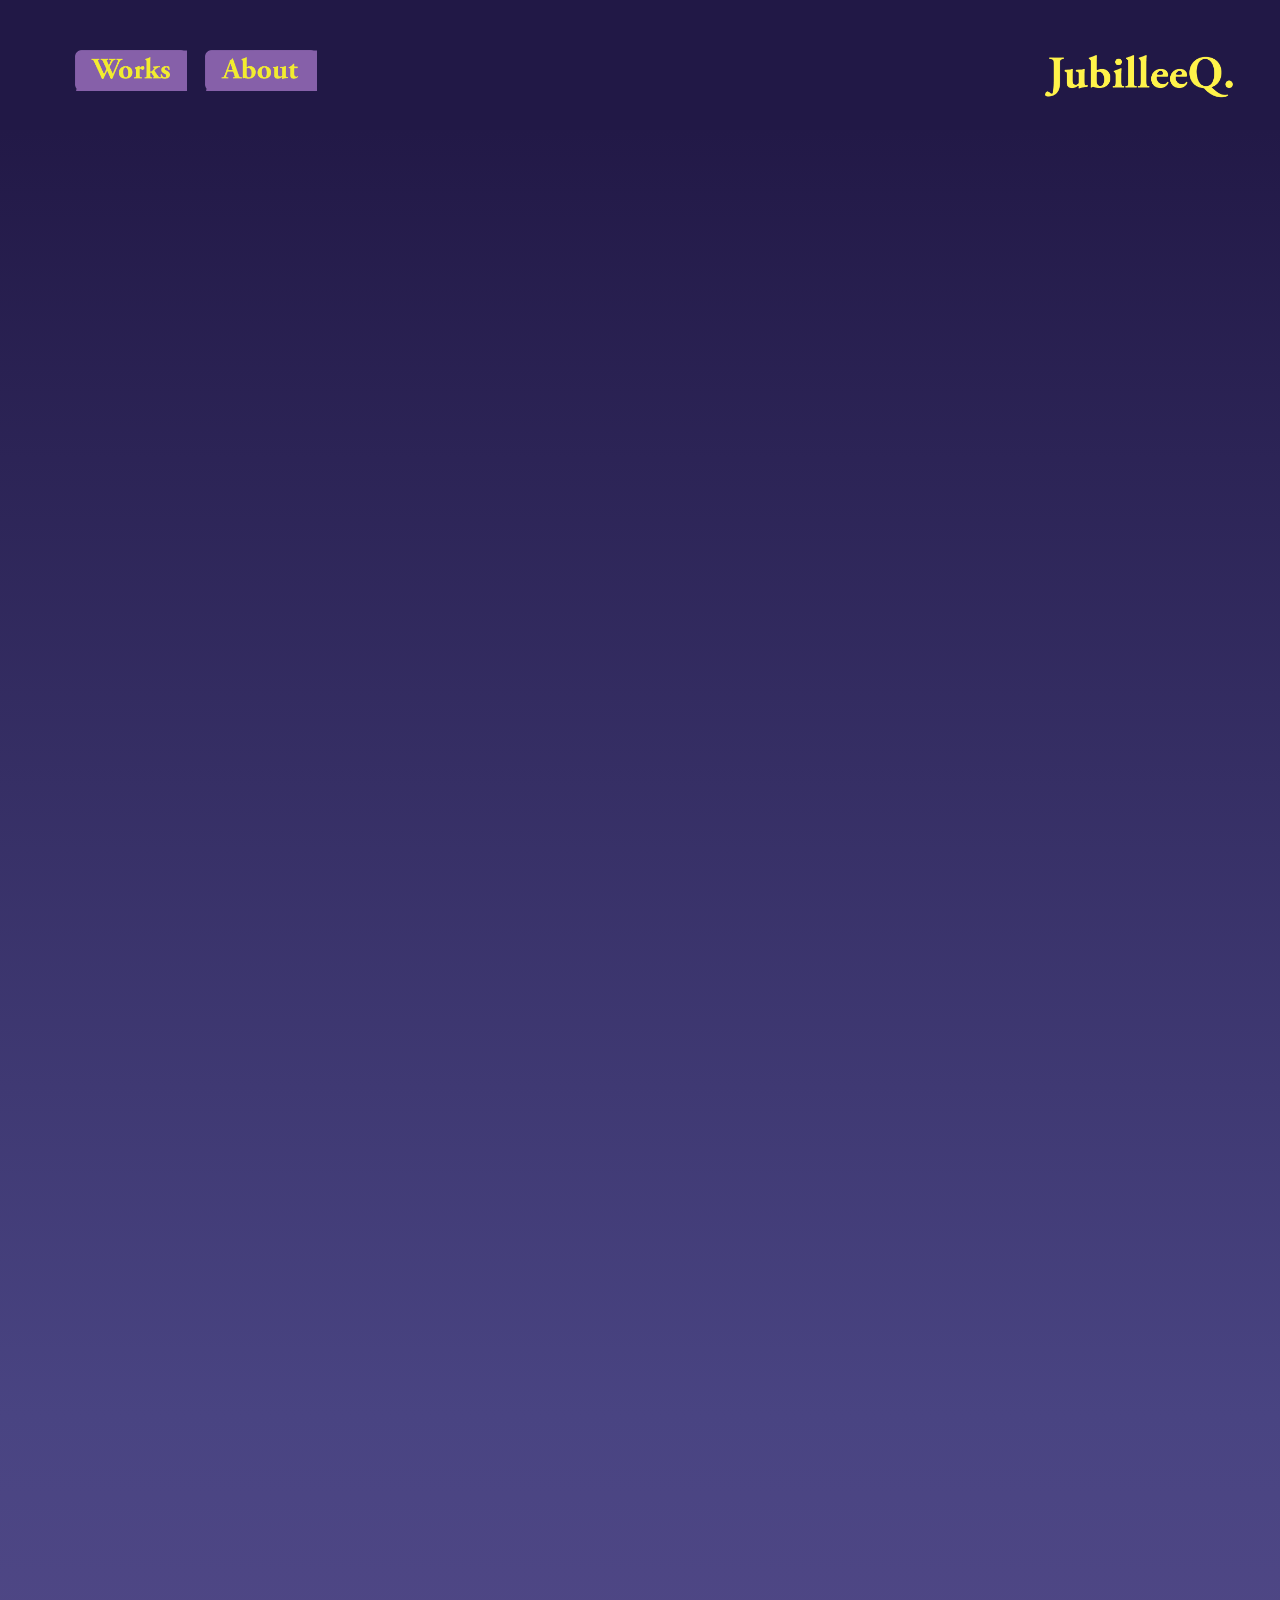
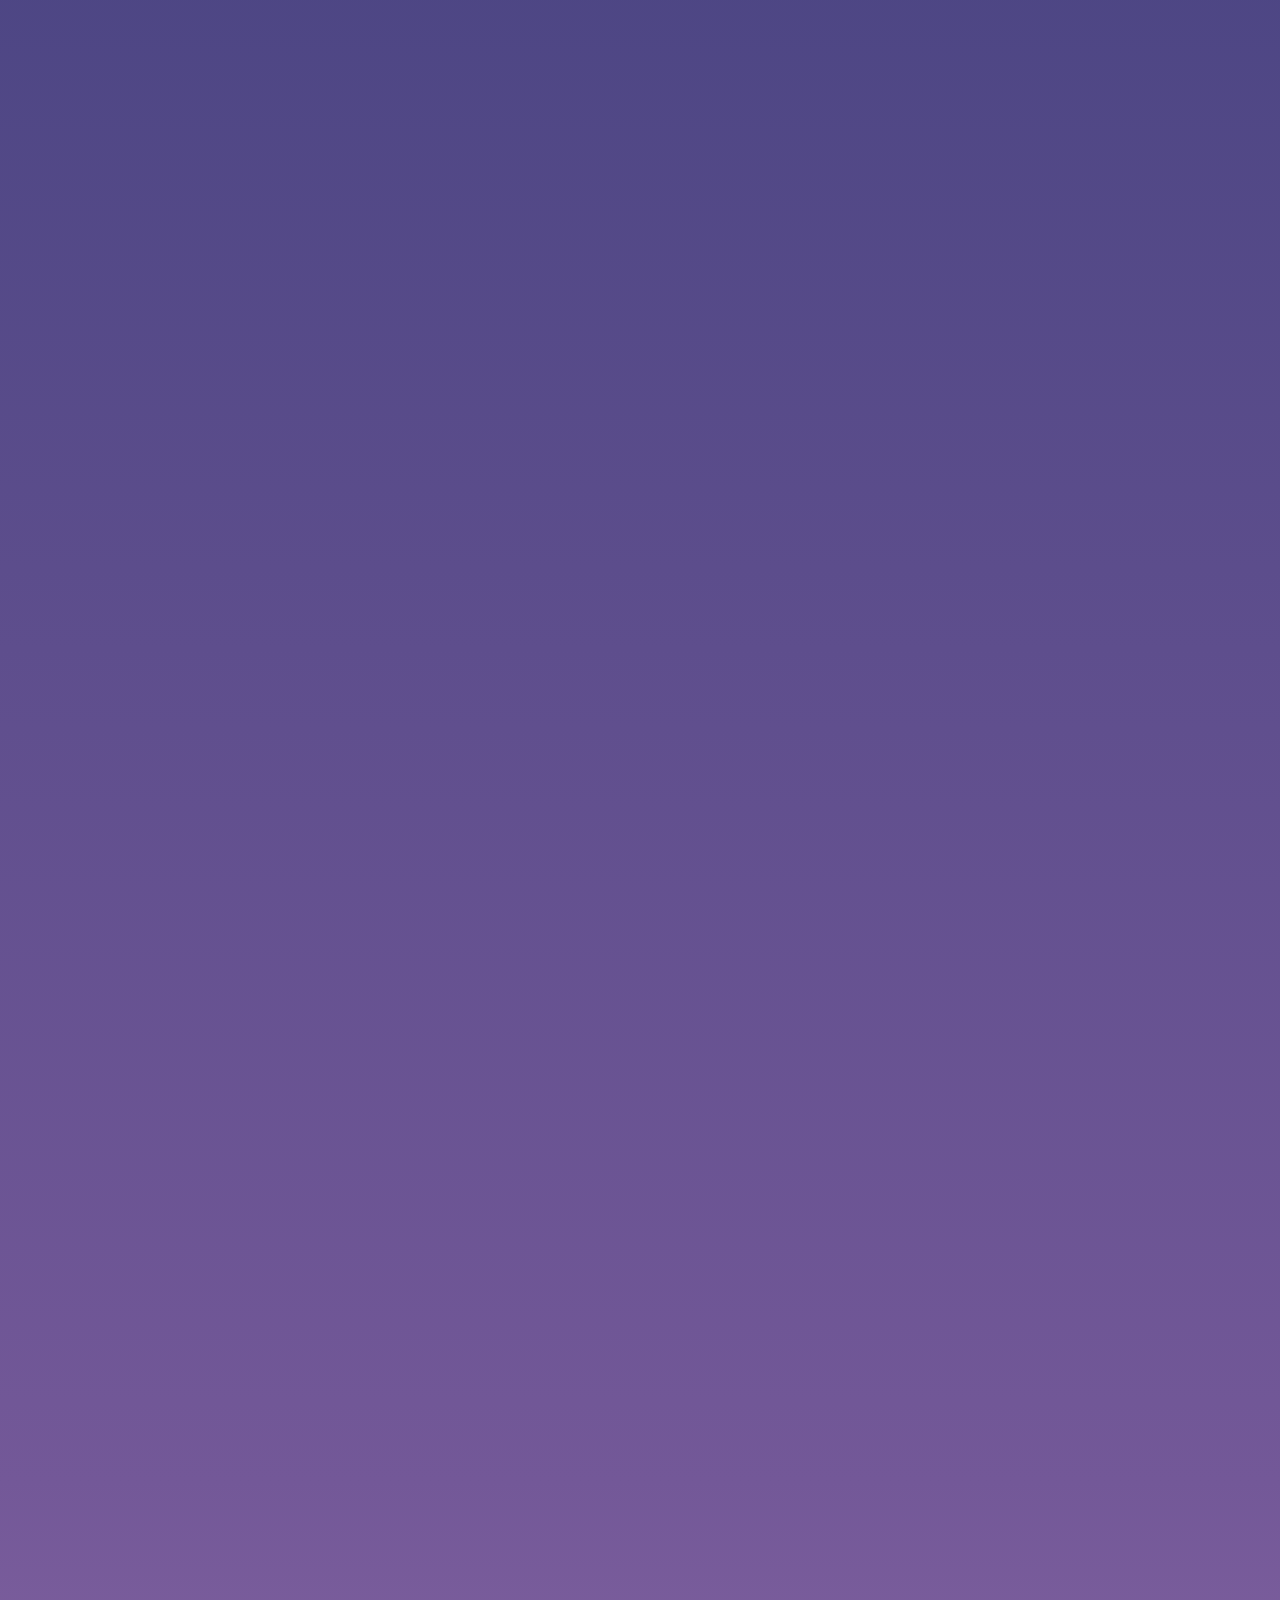
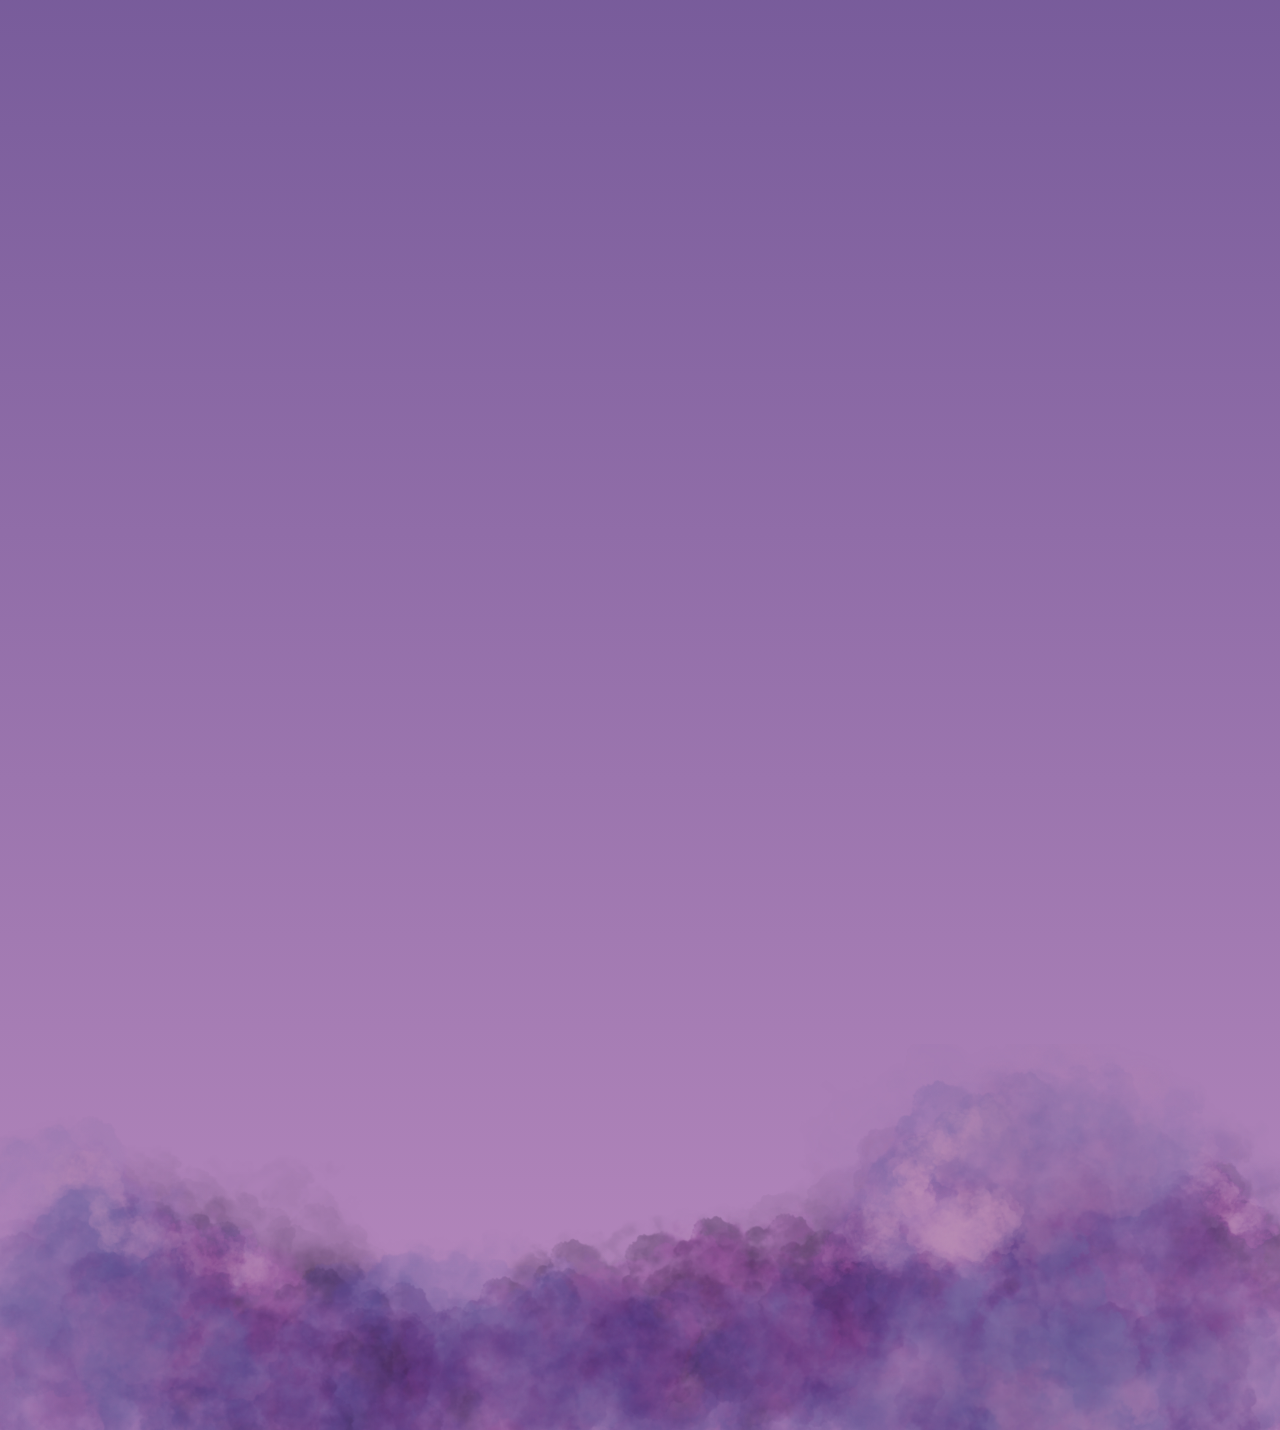
==== commit 4aaa9e3d: "chage layout and clouds" ====
--- a/about.html
+++ b/about.html
@@ -6,12 +6,13 @@
     <title>About Jubillee</title>
     <link rel="stylesheet" href="style.css">
 </head>
-<body>
+<body class="about-body">
 
 <div class="st1" aria-hidden="true">
     
     
 
+    <img class="page-clouds" src="Clouds.png" alt="">
 </div>
 
 <div class="st2" aria-hidden="true">
@@ -25,5 +26,6 @@
 </div>
 
 
+    <script src="stars.js"></script>
 </body>
-</html>+</html>
--- a/style.css
+++ b/style.css
@@ -79,163 +79,7 @@
   width : min(190px, calc(100% - max(clamp(95px, 19vw, 205px), calc(clamp(10px, 5.86vw, 75px) + clamp(72px, 10vw, 112px) + 16px)) - clamp(72px, 10vw, 112px) - 26px));
   height : auto;
 }
-.image3
-{
-  background-image : url(Project2.1_curved-03.jpg);
-  /*To create image referenced in CSS, use 'Export Selected CSS' command.*/
-  background-repeat : no-repeat;
-  position : absolute ;
-  left : min(350px, calc(20% - 20px));
-  top : 150px;
-  width : min(350px, calc(100% - 20px));
-  max-width : 100%;
-  height : auto;
-}
-.image3:hover,
-.image3:focus-visible
-{
-  filter : brightness(1) drop-shadow(0 0 8px rgba(221, 137, 254, 0.9));
-  transform : scale(1.06);
-}
-.text1
-{
-  position : absolute ;
-  left : 18%;
-  top : 490px;
-  font-family: 'Garamond';
-  font-size: 14px;
-  color: #8661a9;
-  transform : scale(1.06);
-}
-.image4
-{
-  background-image : url(Exploration1.png);
-  /*To create image referenced in CSS, use 'Export Selected CSS' command.*/
-  background-repeat : no-repeat;
-  position : absolute ;
-  left : max(10px, min(365px, calc(100% - 545px)));
-  top : 245px;
-  width : min(535px, calc(100% - 20px));
-  max-width : none;
-  height : auto;
-}
-.image5
-{
-  background-image : url(DSGD99_Problem3.jpg);
-  /*To create image referenced in CSS, use 'Export Selected CSS' command.*/
-  background-repeat : no-repeat;
-  position : absolute ;
-  left : 48%;
-  top : 500px;
-  width : min(350px, calc(100% - 20px));
-  max-width : 100%;
-  height : auto;
-}
-.image5:hover,
-.image5:focus-visible
-{
-  filter : brightness(1) drop-shadow(0 0 8px rgba(221, 137, 254, 0.9));
-  transform : scale(1.06);
-}
-.text2
-{
-  position : absolute ;
-  left : 48%;
-  top : 840px;
-  font-family: 'Garamond';
-  font-size: 14px;
-  color: #8661a9;
-  transform : scale(1.06);
-}
-.image6
-{
-  background-image : url(Butterfly_3.png);
-  /*To create image referenced in CSS, use 'Export Selected CSS' command.*/
-  background-repeat : no-repeat;
-  position : absolute ;
-  left : min(50px, max(10px, calc(100% - clamp(135px, 14vw, 170px) - 10px)));
-  top : 90px;
-  width : min(170px, max(135px, 14vw), calc(100% - 20px));
-  max-width : none;
-  height : auto;
-}
-.image7
-{
-  background-image : url(Butterfly_2.png);
-  /*To create image referenced in CSS, use 'Export Selected CSS' command.*/
-  background-repeat : no-repeat;
-  position : absolute ;
-  left : min(930px, max(10px, calc(100% - clamp(135px, 14vw, 170px) - 10px)));
-  top : 750px;
-  width : min(170px, max(135px, 14vw), calc(100% - 20px));
-  max-width : none;
-  height : auto;
-}
-.image8
-{
-  background-repeat : no-repeat;
-  position : absolute ;
-  left : 0px;
-  top : 100pxpx;
-  height : auto;
-  max-width : none;
-}
-.image9
-{
-  background-image : url(104Cover.png);
-  /*To create image referenced in CSS, use 'Export Selected CSS' command.*/
-  background-repeat : no-repeat;
-  position : absolute ;
-  left : 25%;
-  top : 950px;
-  width : min(350px, calc(100% - 20px));
-  max-width : 100%;
-  height : auto;
-}
-.image9:hover,
-.image9:focus-visible
-{
-  filter : brightness(1) drop-shadow(0 0 8px rgba(221, 137, 254, 0.9));
-  transform : scale(1.06);
-}
-.text3
-{
-  position : absolute ;
-  left : 25%;
-  top : 1270px;
-  font-family: 'Garamond';
-  font-size: 14px;
-  color: #8661a9;
-  transform : scale(1.06);
-}
-.image10
-{
- background-image : url(93Cover.png);
-  /*To create image referenced in CSS, use 'Export Selected CSS' command.*/
-  background-repeat : no-repeat;
-  position : absolute ;
-  left : 45%;
-  top : 1400px;
-  width : min(350px, calc(100% - 20px));
-  max-width : 100%;
-  height : auto;
-}
-.image10:hover,
-.image10:focus-visible
-{
-  filter : brightness(1) drop-shadow(0 0 8px rgba(221, 137, 254, 0.9));
-  transform : scale(1.06);
-}
-.text4
-{
-  position : absolute ;
-  left : 45%;
-  top : 1730px;
-  font-family: 'Garamond';
-  font-size: 14px;
-  color: #8661a9;
-  transform : scale(1.06);
-}
+
 
 @media (max-width: 700px)
 {
@@ -265,6 +109,118 @@
   }
 }
 
+/* Responsive home page layout */
+@media (max-width: 700px)
+{
+  .home-body
+  {
+    overflow-x : hidden;
+  }
+  .home-body .st1
+  {
+    height : 2160px;
+  }
+  .home-body .st2
+  {
+    height : 130px;
+  }
+  .home-body .image1,
+  .home-body .image
+  {
+    top : 28px;
+    width : 72px;
+  }
+  .home-body .image1
+  {
+    left : 16px;
+  }
+  .home-body .image
+  {
+    left : 100px;
+  }
+  .home-body .image2
+  {
+    top : 28px;
+    right : 16px;
+    width : min(110px, calc(100% - 210px));
+  }
+  .home-body .image3,
+  .home-body .image5,
+  .home-body .image9,
+  .home-body .image10,
+  .home-body .image11
+  {
+    left : 50%;
+    width : min(320px, calc(100vw - 40px));
+    max-width : calc(100vw - 40px);
+    transform : translateX(-50%);
+  }
+  .home-body .image3
+  {
+    top : 160px;
+  }
+  .home-body .image5
+  {
+    top : 540px;
+  }
+  .home-body .image9
+  {
+    top : 920px;
+  }
+  .home-body .image10
+  {
+    top : 1300px;
+  }
+  .home-body .image11
+  {
+    top : 1680px;
+  }
+  .home-body .image3:hover,
+  .home-body .image3:focus-visible,
+  .home-body .image5:hover,
+  .home-body .image5:focus-visible,
+  .home-body .image9:hover,
+  .home-body .image9:focus-visible,
+  .home-body .image10:hover,
+  .home-body .image10:focus-visible,
+  .home-body .image11:hover,
+  .home-body .image11:focus-visible
+  {
+    transform : translateX(-50%) scale(1.04);
+  }
+  .home-body .text1,
+  .home-body .text2,
+  .home-body .text3,
+  .home-body .text4
+  {
+    left : 50%;
+    transform : translateX(-50%);
+    white-space : nowrap;
+    text-align : center;
+  }
+  .home-body .text1
+  {
+    top : 485px;
+  }
+  .home-body .text2
+  {
+    top : 865px;
+  }
+  .home-body .text3
+  {
+    top : 1245px;
+  }
+  .home-body .text4
+  {
+    top : 1625px;
+  }
+  .home-body .image6,
+  .home-body .image7
+  {
+    display : none;
+  }
+}
+
 /* DSGD 100 portfolio page */
 .dsgd100-body
 {
@@ -437,6 +393,11 @@
 {
   grid-template-columns : repeat(4, minmax(0, 1fr));
 }
+.dsgd99-content .feature-figure img
+{
+  aspect-ratio : 1787 / 590;
+  object-fit : contain;
+}
 .portfolio-grid figure img
 {
   aspect-ratio : 1;
@@ -507,3 +468,467 @@
     font-size : 8px;
   }
 }
+
+.dsgd99-content
+{
+  padding-top : 0;
+}
+.dsgd100-page .dsgd100-content
+{
+  padding-top : 0;
+}
+.dsgd104-page .dsgd100-content
+{
+  padding-top : 0;
+}
+.about-body
+{
+  min-height : 100vh;
+  overflow-x : hidden;
+  background : #221947;
+}
+@media (max-width: 700px)
+{
+  .about-body .st1
+  {
+    height : calc(100vh - 130px);
+    min-height : 600px;
+  }
+  .about-body .st2
+  {
+    height : 130px;
+  }
+  .about-body .image1,
+  .about-body .image
+  {
+    top : 28px;
+    width : 72px;
+  }
+  .about-body .image1
+  {
+    left : 16px;
+  }
+  .about-body .image
+  {
+    left : 100px;
+  }
+  .about-body .image2
+  {
+    top : 28px;
+    right : 16px;
+    width : min(110px, calc(100% - 210px));
+  }
+}
+.portfolio-grid--two
+{
+  grid-template-columns : repeat(2, minmax(0, 1fr));
+}
+.dsgd104-content .feature-figure img
+{
+  aspect-ratio : 1532 / 1185;
+  object-fit : contain;
+}
+.dsgd104-content .portfolio-grid--posters img
+{
+  aspect-ratio : 806 / 1190;
+  object-fit : contain;
+}
+.dsgd104-content .portfolio-grid--installation img
+{
+  aspect-ratio : 1469 / 1186;
+  object-fit : contain;
+}
+.dsgd104-content .portfolio-grid--brochure img
+{
+  aspect-ratio : auto;
+  height : auto;
+  object-fit : contain;
+}
+@media (max-width: 700px)
+{
+  .dsgd104-content .portfolio-grid--two
+  {
+    grid-template-columns : 1fr;
+  }
+}
+
+/* Sketch-inspired home composition */
+.home-body
+{
+  background : linear-gradient(0deg, rgba(184, 138, 190, 1) 0%, rgba(115, 88, 152, 1) 34.41%, rgba(73, 68, 130, 1) 71.44%, rgba(34, 25, 71, 1) 100%);
+  color : #fdeff5;
+  overflow-x : hidden;
+}
+.home-body .st1
+{
+  position : absolute;
+  left : 0;
+  top : 0;
+  width : 100%;
+  height : 2600px;
+  background : linear-gradient(0deg, rgba(184, 138, 190, 1) 0%, rgba(115, 88, 152, 1) 34.41%, rgba(73, 68, 130, 1) 71.44%, rgba(34, 25, 71, 1) 100%);
+  z-index : 0;
+}
+.home-board
+{
+  position : relative;
+  z-index : 1;
+  width : min(1240px, calc(100% - 80px));
+  height : 2350px;
+  margin : 0 auto;
+  padding-top : 210px;
+}
+.home-card
+{
+  position : absolute;
+  display : block;
+  color : #fdeff5;
+  text-decoration : none;
+}
+.home-card img
+{
+  display : block;
+  width : 100%;
+  aspect-ratio : 1;
+  border : 1px solid rgba(253, 239, 245, 0.75);
+  object-fit : cover;
+  transition : transform 180ms ease, filter 180ms ease;
+}
+.home-card:hover img,
+.home-card:focus-visible img
+{
+  filter : brightness(1.08) drop-shadow(0 0 10px rgba(221, 137, 254, 0.9));
+  transform : scale(1.025);
+}
+.home-meta
+{
+  display : flex;
+  justify-content : space-between;
+  gap : 16px;
+  margin-top : 10px;
+  font-family : Garamond, Georgia, serif;
+  font-size : 18px;
+  line-height : 1.1;
+  color : #fdeff5;
+}
+.home-card--100
+{
+  left : 4%;
+  top : 250px;
+  width : min(560px, 48%);
+}
+.home-card--99
+{
+  left : 65%;
+  top : 880px;
+  width : min(330px, 29%);
+}
+.home-card--104
+{
+  left : 6%;
+  top : 1300px;
+  width : min(330px, 29%);
+}
+.home-card--adv
+{
+  left : 56%;
+  top : 1640px;
+  width : min(350px, 30%);
+}
+.home-card--111
+{
+  left : 18%;
+  top : 2050px;
+  width : min(350px, 30%);
+}
+.home-butterfly
+{
+  position : absolute;
+  display : block;
+  height : auto;
+  pointer-events : none;
+}
+.home-butterfly--1
+{
+  top : 140px;
+  right : 10%;
+  width : 420px;
+  transform : rotate(8deg);
+}
+.home-butterfly--2
+{
+  top : 500px;
+  right : 8%;
+  width : 300px;
+  transform : rotate(-20deg);
+}
+.home-butterfly--3
+{
+  top : 1280px;
+  right : 40%;
+  width : 150px;
+  transform : rotate(10deg);
+}
+.home-butterfly--4
+{
+  top : 1800px;
+  left : 7%;
+  width : 200px;
+  transform : rotate(12deg);
+}
+.home-navigation
+{
+  z-index : 5;
+  background : transparent;
+  filter : none;
+}
+.home-navigation .image2
+{
+  left : auto;
+  right : 45px;
+  top : 50px;
+  width : min(190px, calc(100% - 250px));
+}
+.home-navigation .image1
+{
+  left : clamp(16px, 5.86vw, 75px);
+  right : auto;
+  top : 50px;
+  width : clamp(72px, 10vw, 112px);
+}
+.home-navigation .image
+{
+  left : max(clamp(95px, 19vw, 205px), calc(clamp(16px, 5.86vw, 75px) + clamp(72px, 10vw, 112px) + 16px));
+  right : auto;
+  top : 50px;
+  width : clamp(72px, 10vw, 112px);
+}
+@media (max-width: 700px)
+{
+  .home-body .st1
+  {
+    height : 2300px;
+  }
+  .home-board
+  {
+    width : calc(100% - 32px);
+    height : 2150px;
+    padding-top : 130px;
+  }
+  .home-card--100
+  {
+    left : 4%;
+    top : 150px;
+    width : 57%;
+  }
+  .home-card--99
+  {
+    left : 39%;
+    top : 590px;
+    width : 55%;
+  }
+  .home-card--104
+  {
+    left : 5%;
+    top : 1010px;
+    width : 55%;
+  }
+  .home-card--adv
+  {
+    left : 39%;
+    top : 1400px;
+    width : 56%;
+  }
+  .home-card--111
+  {
+    left : 14%;
+    top : 1790px;
+    width : 56%;
+  }
+  .home-meta
+  {
+    font-size : 18px;
+  }
+  .home-butterfly--1
+  {
+    top : 200px;
+    right : 2%;
+    width : 210px;
+  }
+  .home-butterfly--2
+  {
+    top : 570px;
+    right : 1%;
+    width : 75px;
+  }
+  .home-butterfly--3
+  {
+    top : 980px;
+    left : 66%;
+    width : 68px;
+  }
+  .home-butterfly--4
+  {
+    top : 1620px;
+    right : 2%;
+    width : 70px;
+  }
+  .home-navigation
+  {
+    height : 110px;
+  }
+  .home-navigation .image1,
+  .home-navigation .image
+  {
+    top : 28px;
+    width : 72px;
+  }
+  .home-navigation .image1
+  {
+    left : 16px;
+    right : auto;
+  }
+  .home-navigation .image
+  {
+    left : 100px;
+    right : auto;
+  }
+  .home-navigation .image2
+  {
+    top : 28px;
+    left : auto;
+    right : 16px;
+    width : min(110px, calc(100% - 210px));
+  }
+}
+
+.back-to-works
+{
+  position : relative;
+  right : auto;
+  bottom : auto;
+  z-index : 3;
+  display : block;
+  width : max-content;
+  margin : 0 clamp(20px, 5vw, 75px) 40px auto;
+  padding : 12px 18px;
+  border : 1px solid rgba(253, 239, 245, 0.7);
+  color : #fdeff5;
+  font-family : Garamond, Georgia, serif;
+  font-size : 18px;
+  text-decoration : none;
+  transition : background 180ms ease, color 180ms ease;
+}
+.back-to-works:hover,
+.back-to-works:focus-visible
+{
+  background : #fdeff5;
+  color : #33234d;
+}
+@media (max-width: 700px)
+{
+  .back-to-works
+  {
+    margin-right : 16px;
+    margin-bottom : 24px;
+    font-size : 16px;
+  }
+}
+.page-clouds
+{
+  position : absolute;
+  z-index : 0;
+  left : 0;
+  bottom : 0;
+  display : block;
+  width : 100%;
+  height : auto;
+  pointer-events : none;
+}
+
+/* Home project grid beneath the featured Celebration work */
+.home-grid
+{
+  position : absolute;
+  left : 6%;
+  top : 930px;
+  width : 88%;
+  display : grid;
+  grid-template-columns : repeat(2, minmax(0, 1fr));
+  gap : 80px 110px;
+}
+.home-grid .home-card
+{
+  position : relative;
+  left : auto;
+  top : auto;
+  width : min(350px, 100%);
+  justify-self : center;
+}
+@media (max-width: 700px)
+{
+  .home-grid
+  {
+    left : 4%;
+    top : 540px;
+    width : 92%;
+    grid-template-columns : 1fr;
+    gap : 58px;
+  }
+  .home-grid .home-card
+  {
+    width : min(310px, 82%);
+  }
+}
+
+/* Logo-triggered falling stars */
+.falling-stars
+{
+  position : fixed;
+  z-index : 20;
+  inset : 0;
+  overflow : hidden;
+  pointer-events : none;
+}
+.falling-star
+{
+  position : absolute;
+  top : -30px;
+  display : block;
+  color : #ffd36a;
+  font-family : Georgia, serif;
+  font-size : var(--star-size);
+  line-height : 1;
+  opacity : 0;
+  text-shadow : 0 0 5px rgba(255, 213, 107, 0.95), 0 0 12px rgba(255, 158, 55, 0.75);
+  animation : falling-star var(--star-duration) linear var(--star-delay) infinite;
+}
+@keyframes falling-star
+{
+  0%
+  {
+    opacity : 0;
+    transform : translate3d(0, -30px, 0) rotate(0deg) scale(0.65);
+  }
+  12%
+  {
+    opacity : var(--star-opacity);
+  }
+  82%
+  {
+    opacity : var(--star-opacity);
+  }
+  100%
+  {
+    opacity : 0;
+    transform : translate3d(var(--star-drift), 110vh, 0) rotate(360deg) scale(1.1);
+  }
+}
+@media (prefers-reduced-motion: reduce)
+{
+  .falling-star
+  {
+    animation-duration : 0.01ms;
+    animation-iteration-count : 1;
+  }
+}
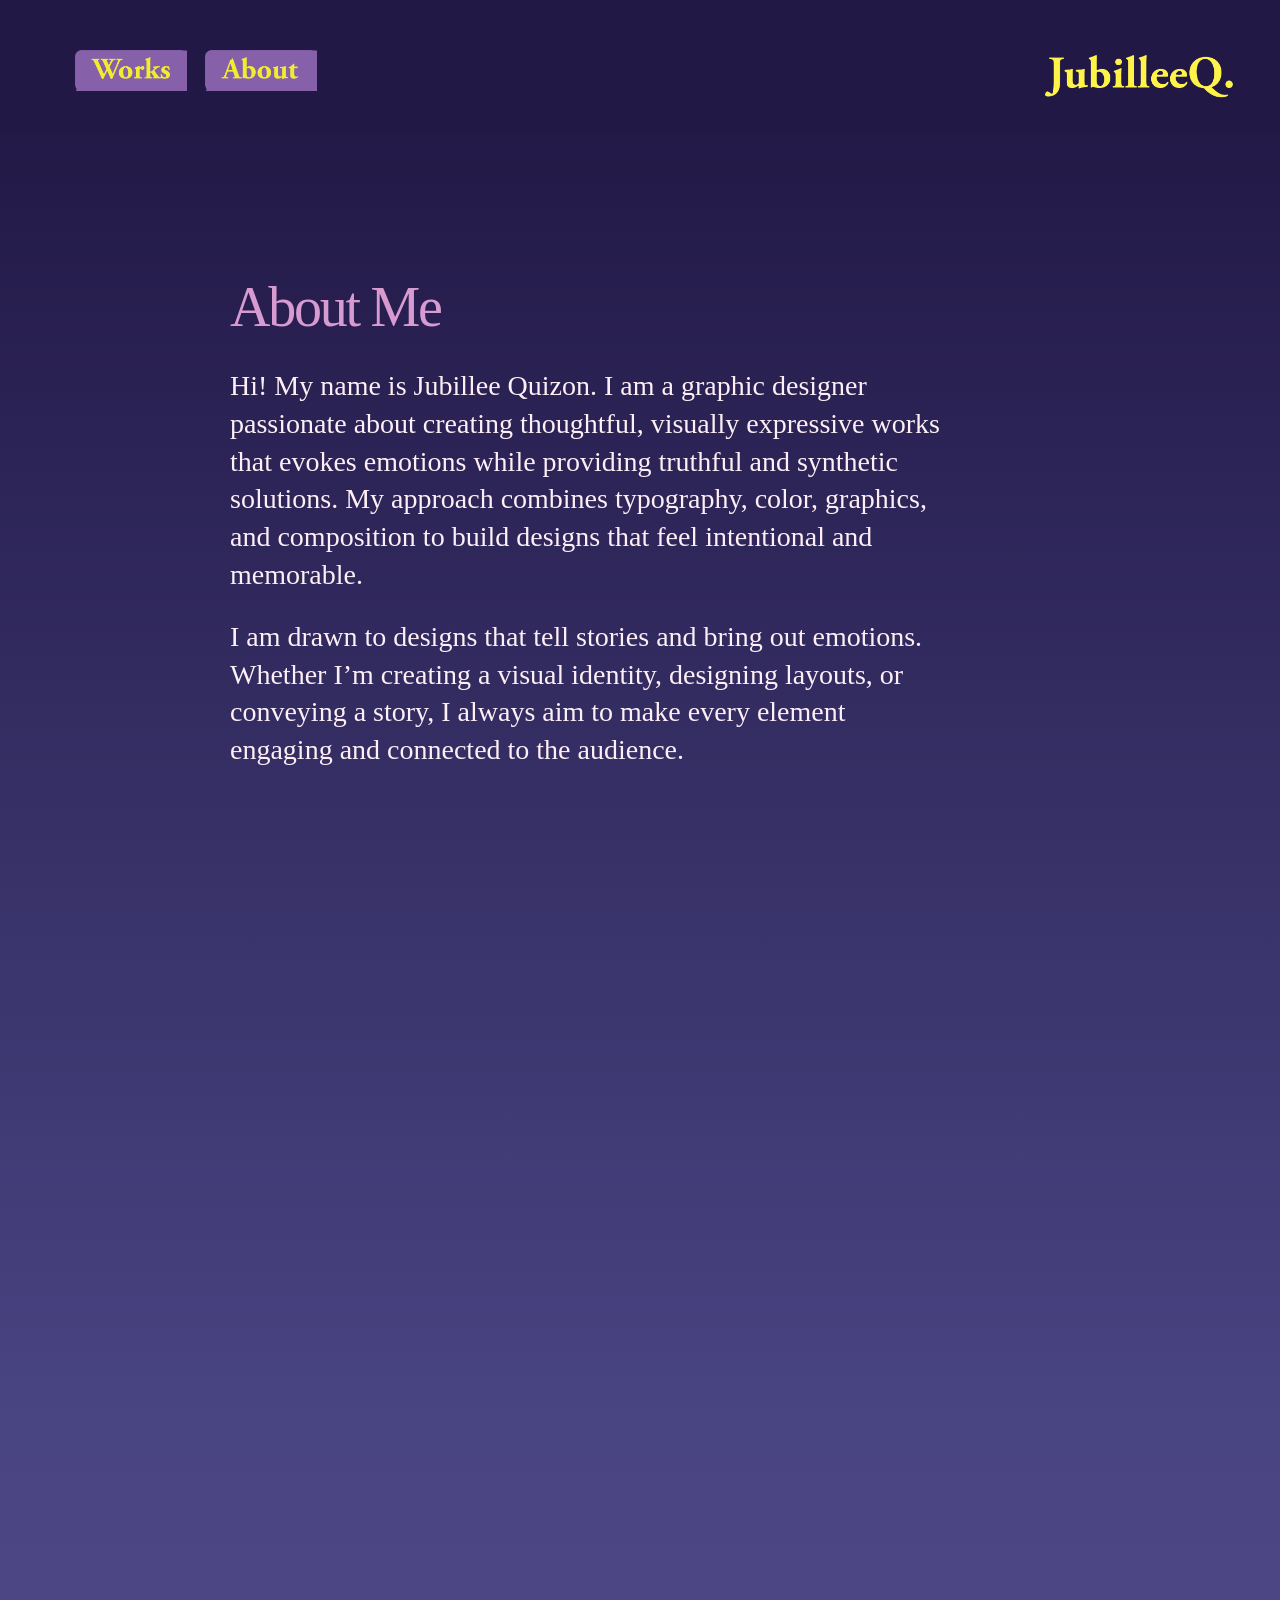
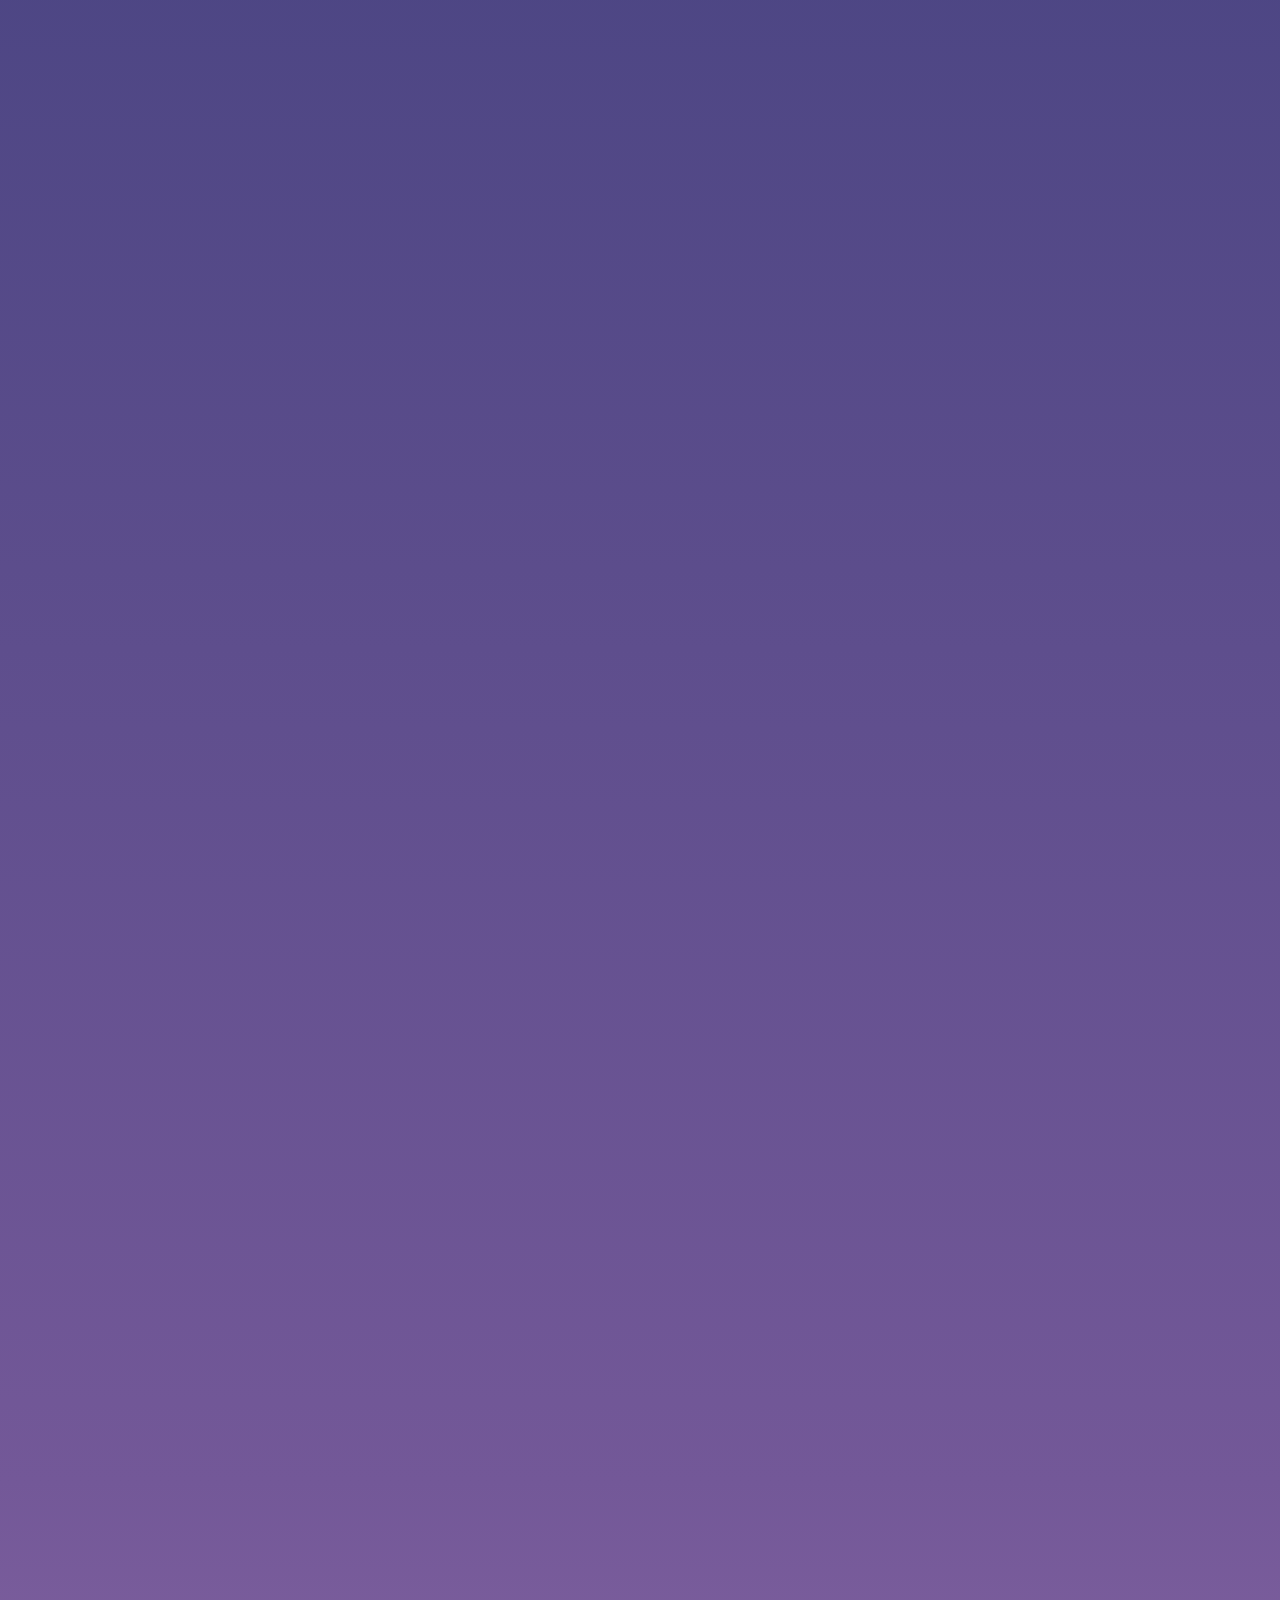
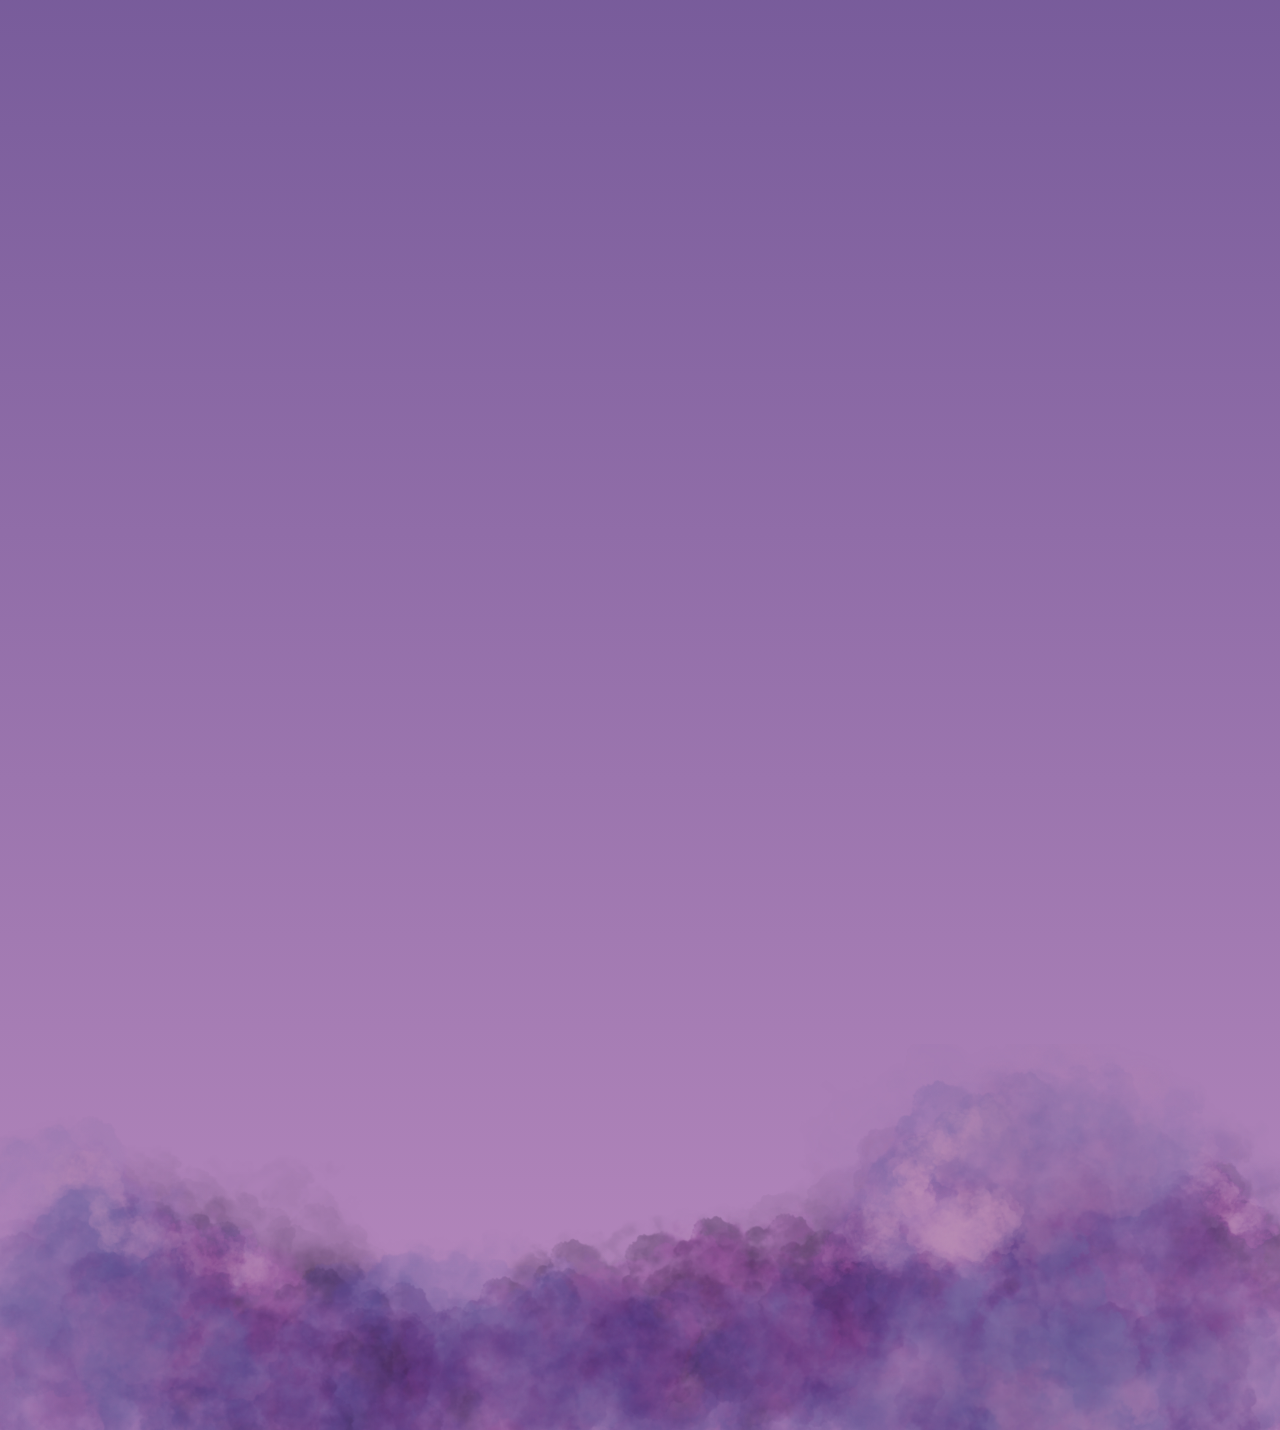
==== commit 8e83c5c5: "about page" ====
--- a/about.html
+++ b/about.html
@@ -8,9 +8,12 @@
 </head>
 <body class="about-body">
 
-<div class="st1" aria-hidden="true">
-    
-    
+<div class="st1">
+    <main class="about-content">
+        <h3>About Me</h3>
+        <p>Hi! My name is Jubillee Quizon. I am a graphic designer passionate about creating thoughtful, visually expressive works that evokes emotions while providing truthful and synthetic solutions. My approach combines typography, color, graphics, and composition to build designs that feel intentional and memorable.</p>
+        <p>I am drawn to designs that tell stories and bring out emotions. Whether I’m creating a visual identity, designing layouts, or conveying a story, I always aim to make every element engaging and connected to the audience.</p>
+    </main>
 
     <img class="page-clouds" src="Clouds.png" alt="">
 </div>
--- a/style.css
+++ b/style.css
@@ -845,6 +845,105 @@
   height : auto;
   pointer-events : none;
 }
+.compact-project-page .st1
+{
+  height : auto;
+  min-height : 0;
+  padding-bottom : clamp(220px, 26vw, 420px);
+}
+html,
+body
+{
+  max-width : 100%;
+  overflow-x : hidden;
+}
+img
+{
+  max-width : 100%;
+}
+@media (max-width: 900px)
+{
+  .dsgd100-content
+  {
+    width : calc(100% - 40px);
+  }
+  .portfolio-grid--three,
+  .portfolio-grid--four
+  {
+    grid-template-columns : repeat(2, minmax(0, 1fr));
+  }
+  .poster-figure
+  {
+    width : min(520px, 90%);
+  }
+  .section-heading
+  {
+    gap : 10px;
+  }
+}
+@media (max-width: 520px)
+{
+  .dsgd100-content
+  {
+    width : calc(100% - 28px);
+  }
+  .portfolio-grid--three,
+  .portfolio-grid--four,
+  .portfolio-grid--two
+  {
+    grid-template-columns : 1fr;
+  }
+  .poster-figure
+  {
+    width : 100%;
+  }
+  .section-heading h2
+  {
+    font-size : 22px;
+  }
+  .section-rule
+  {
+    margin-left : 4px;
+  }
+}
+.about-content
+{
+  position : relative;
+  z-index : 2;
+  width : min(820px, calc(100% - 48px));
+  margin : 0 auto;
+  padding : 145px 0 80px;
+  color : #fdeff5;
+  font-family : Garamond, Georgia, serif;
+}
+.about-content h3
+{
+  margin : 0 0 28px;
+  color : #d79bd1;
+  font-family : Garamond, Georgia, serif;
+  font-size : clamp(32px, 5vw, 56px);
+  font-weight : 400;
+  letter-spacing : -0.04em;
+}
+.about-content p
+{
+  max-width : 720px;
+  margin : 0 0 24px;
+  font-size : clamp(20px, 2.4vw, 28px);
+  line-height : 1.35;
+}
+@media (max-width: 700px)
+{
+  .about-content
+  {
+    width : calc(100% - 32px);
+    padding-top : 115px;
+  }
+  .about-content p
+  {
+    font-size : 21px;
+  }
+}
 
 /* Home project grid beneath the featured Celebration work */
 .home-grid
